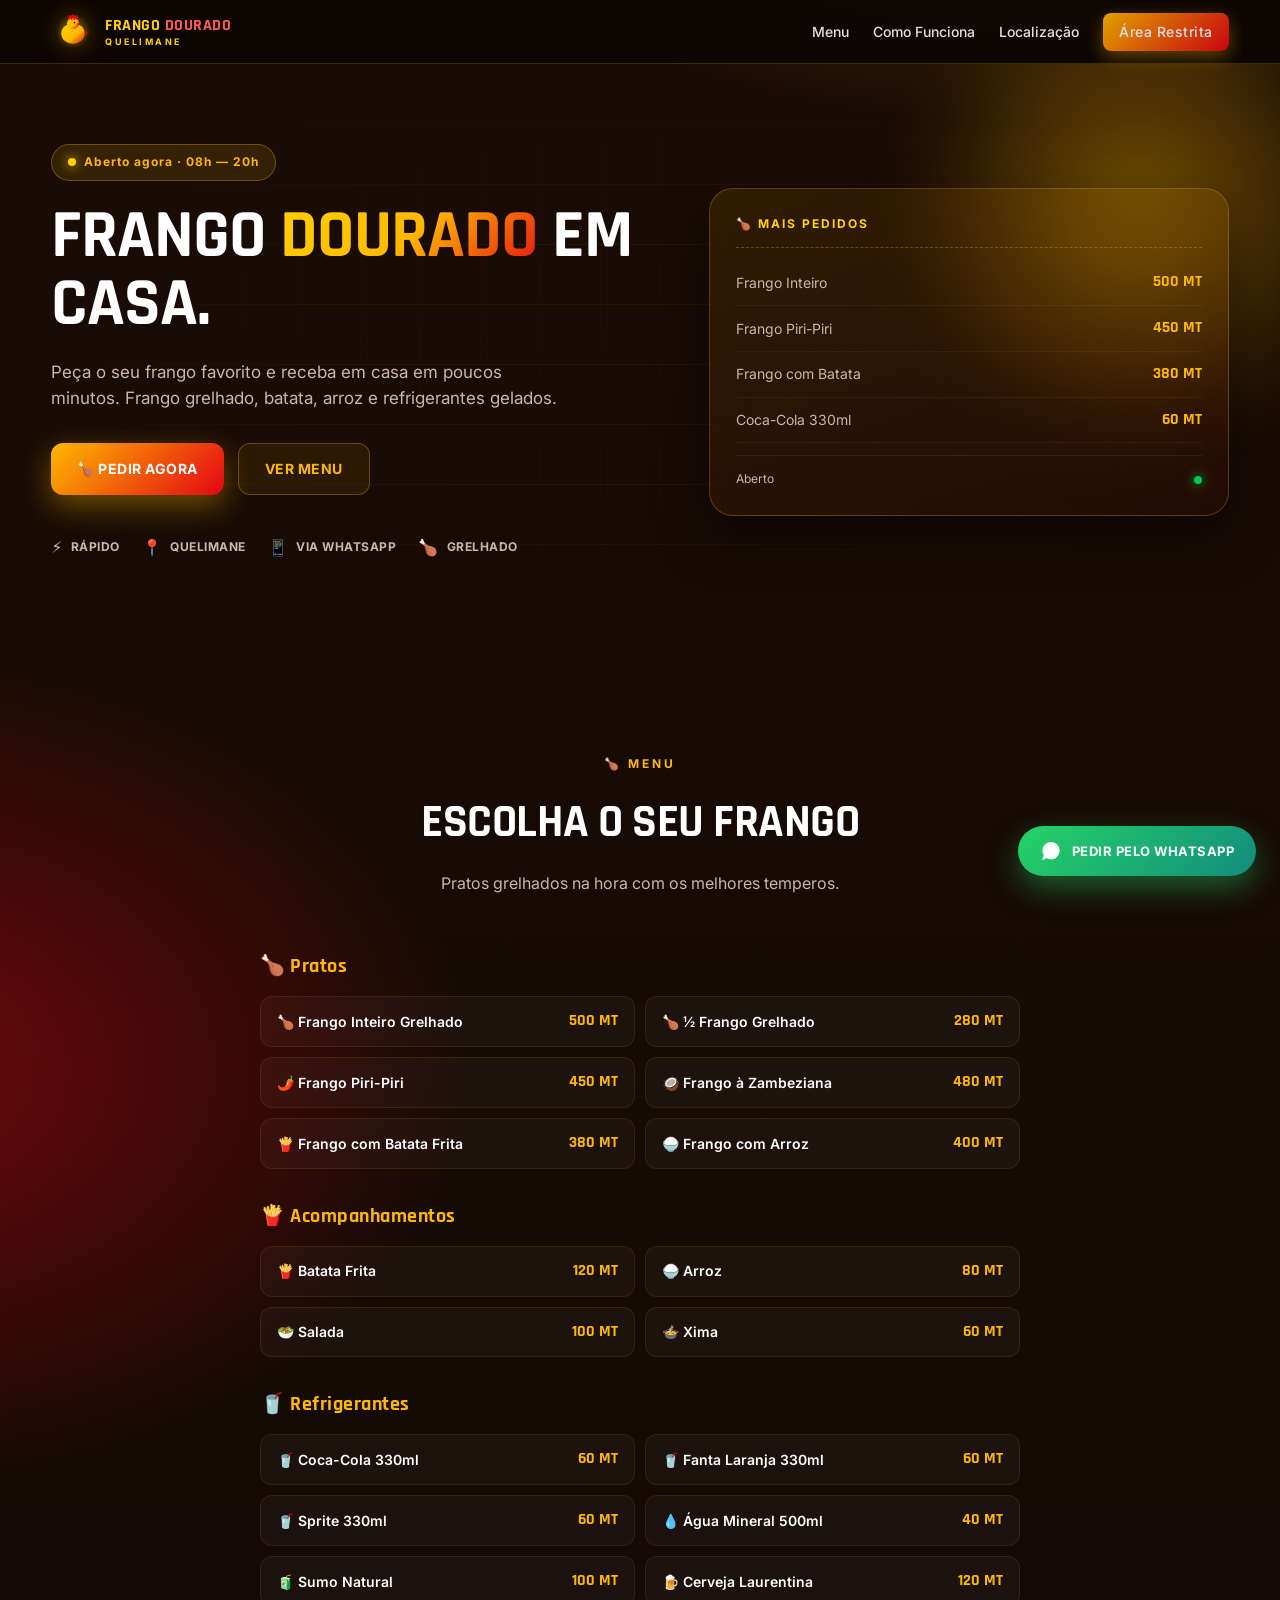
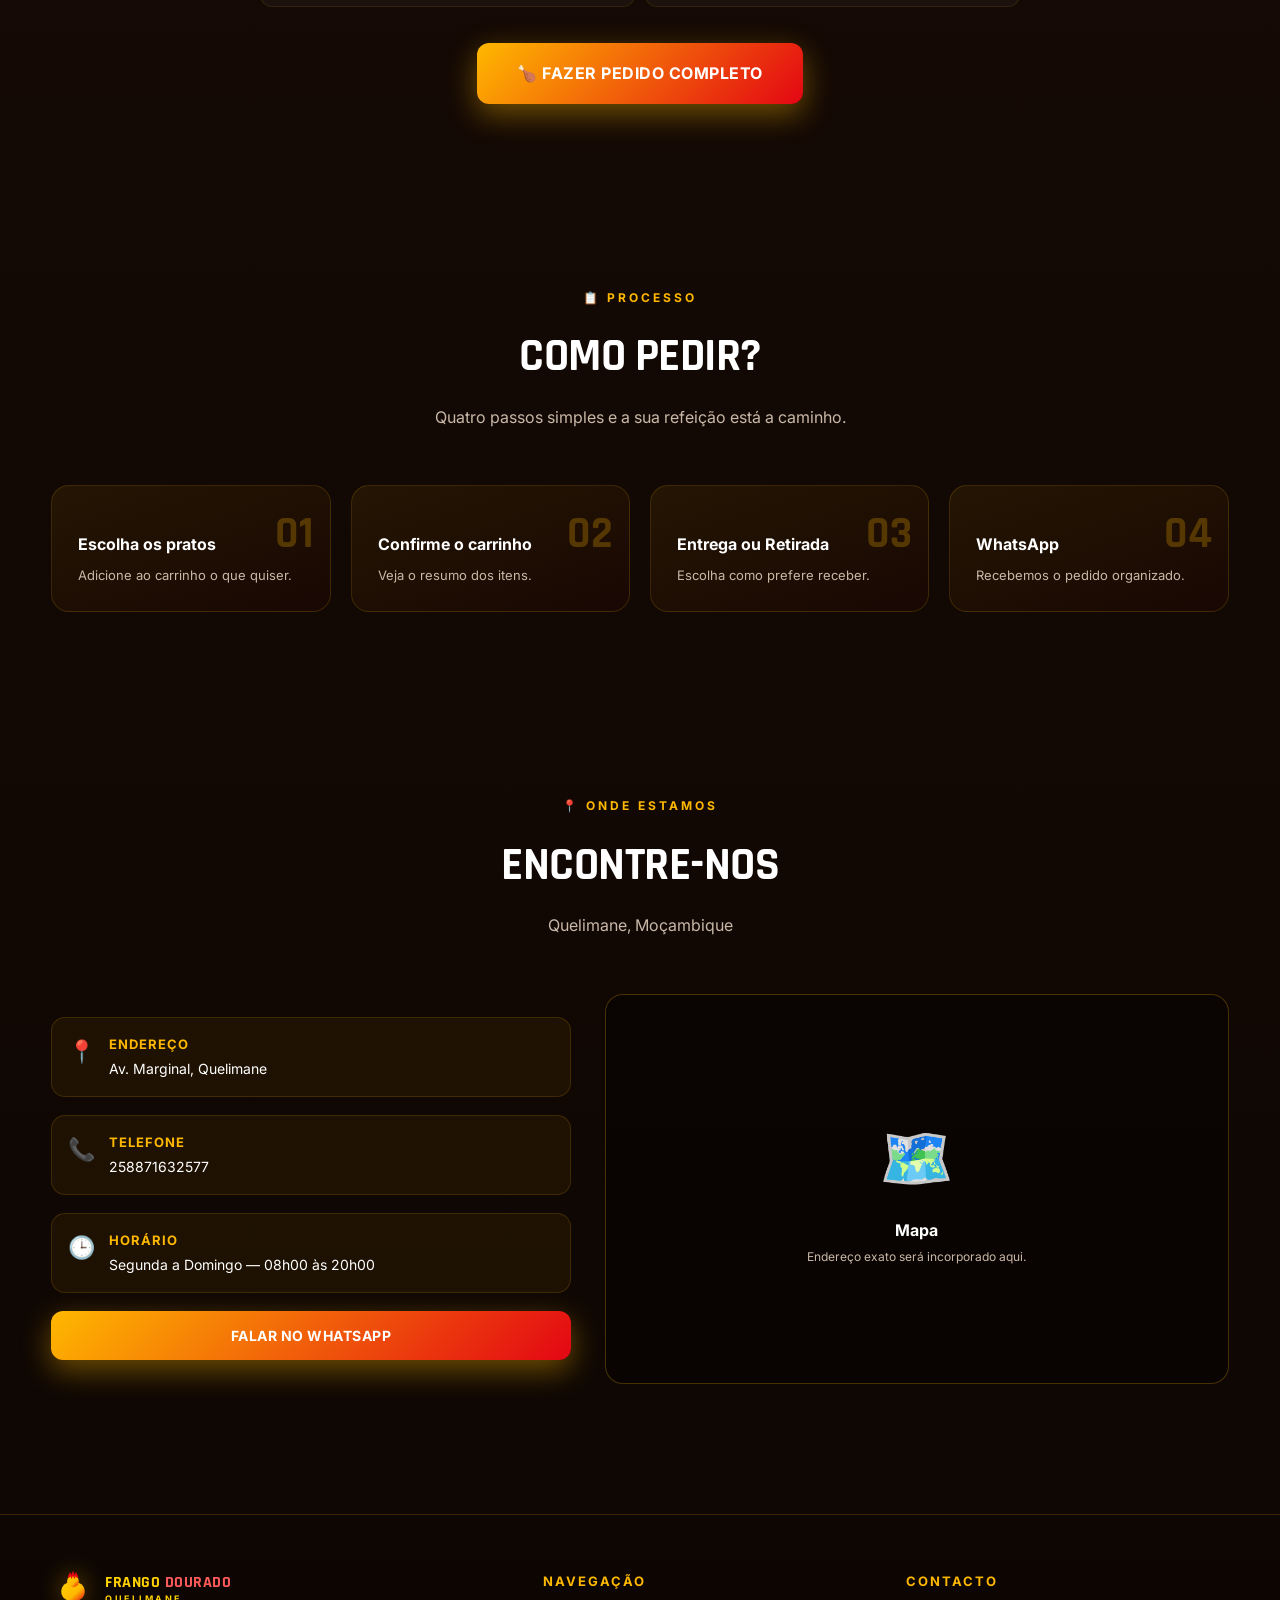
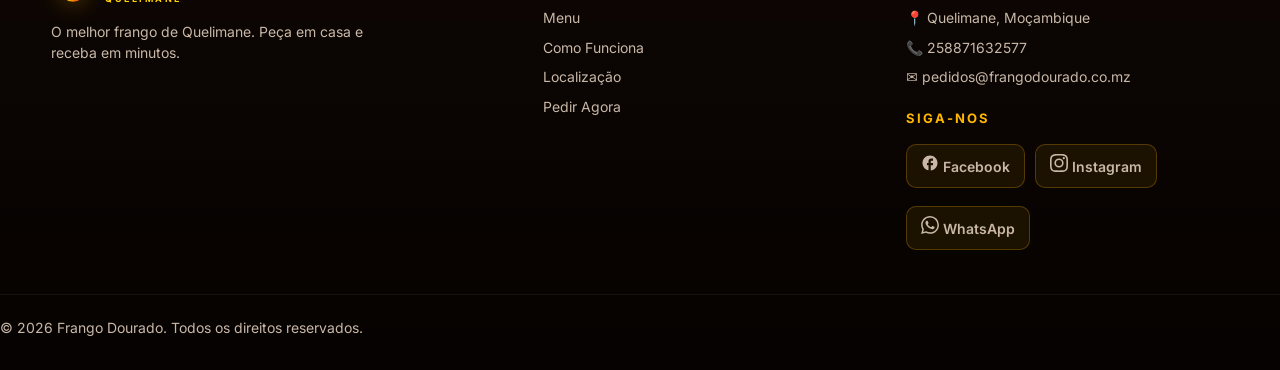
==== index.html @ d788ec0a "git add . git commit -m "Atualiza projeto" git push" ====
<!DOCTYPE html>
<html lang="pt">
<head>
<meta charset="UTF-8"/>
<meta name="viewport" content="width=device-width, initial-scale=1.0, maximum-scale=1.0, user-scalable=no, viewport-fit=cover"/>
<title>Frango Dourado — O melhor frango de Quelimane</title>
<meta name="description" content="Peça o seu frango dourado em Quelimane de forma rápida, simples e segura." />
<link rel="preconnect" href="https://fonts.googleapis.com">
<link rel="preconnect" href="https://fonts.gstatic.com" crossorigin>
<link href="https://fonts.googleapis.com/css2?family=Inter:wght@400;500;600;700;800&family=Rajdhani:wght@600;700&display=swap" rel="stylesheet">
<link rel="stylesheet" href="css/style.css"/>
</head>
<body>

<!-- ============ NAVBAR ============ -->
<header class="navbar" id="navbar">
  <div class="container nav-inner">
    <a href="#" class="brand">
      <div class="brand-logo">
        <svg viewBox="0 0 60 50" xmlns="http://www.w3.org/2000/svg">
          <defs>
            <linearGradient id="frangoGrad" x1="0" y1="0" x2="1" y2="1">
              <stop offset="0%" stop-color="#FFD200"/>
              <stop offset="60%" stop-color="#FFB800"/>
              <stop offset="100%" stop-color="#E30613"/>
            </linearGradient>
            <radialGradient id="frangoGlow" cx="50%" cy="50%" r="50%">
              <stop offset="0%" stop-color="#FFB800" stop-opacity=".5"/>
              <stop offset="100%" stop-color="#FFB800" stop-opacity="0"/>
            </radialGradient>
          </defs>
          <circle cx="30" cy="25" r="24" fill="url(#frangoGlow)"/>
          <!-- Corpo do frango estilizado -->
          <ellipse cx="30" cy="28" rx="16" ry="14" fill="url(#frangoGrad)"/>
          <!-- Cabeça -->
          <circle cx="30" cy="14" r="8" fill="url(#frangoGrad)"/>
          <!-- Crista -->
          <path d="M24 8 L26 4 L28 8 L30 3 L32 8 L34 4 L36 8" stroke="#E30613" stroke-width="2.5" fill="none" stroke-linecap="round" stroke-linejoin="round"/>
          <!-- Bico -->
          <path d="M36 14 L42 15 L36 17 Z" fill="#E30613"/>
          <!-- Olho -->
          <circle cx="32" cy="13" r="1.2" fill="#2A1408"/>
          <!-- Cauda -->
          <path d="M44 22 Q50 26 46 32 Q52 30 48 24 Z" fill="#E30613"/>
        </svg>
      </div>
      <div class="brand-text">
        <strong><span class="dourado">FRANGO</span> <span class="vermelho">DOURADO</span></strong>
        <small>QUELIMANE</small>
      </div>
    </a>

    <nav class="nav-links" id="navLinks">
      <a href="#menu">Menu</a>
      <a href="#como-funciona">Como Funciona</a>
      <a href="#localizacao">Localização</a>
      <a href="login.html" class="btn-admin">Área Restrita</a>
    </nav>

    <button class="hamburger" id="hamburger" aria-label="Menu">
      <span></span><span></span><span></span>
    </button>
  </div>
</header>

<div class="nav-overlay"></div>

<!-- ============ HERO ============ -->
<section class="hero">
  <div class="hero-bg-grid"></div>
  <div class="hero-glow"></div>
  <div class="container hero-inner">
    <div class="hero-content fade-up">
      <span class="pill"><span class="dot"></span> Aberto agora · 08h — 20h</span>
      <h1>FRANGO <span class="grad">DOURADO</span> EM CASA.</h1>
      <p class="lead">
        Peça o seu frango favorito e receba em casa em poucos minutos.
        Frango grelhado, batata, arroz e refrigerantes gelados.
      </p>

      <div class="hero-cta">
        <a href="pedido.html" class="btn btn-primary">🍗 PEDIR AGORA</a>
        <a href="#menu" class="btn btn-ghost">VER MENU</a>
      </div>

      <div class="hero-stats">
        <div class="stat"><span>⚡</span><b>RÁPIDO</b></div>
        <div class="stat"><span>📍</span><b>QUELIMANE</b></div>
        <div class="stat"><span>📱</span><b>VIA WHATSAPP</b></div>
        <div class="stat"><span>🍗</span><b>GRELHADO</b></div>
      </div>
    </div>

    <div class="hero-visual fade-up">
      <div class="price-card">
        <div class="price-card-head">
          <span>🍗 MAIS PEDIDOS</span>
        </div>
        <div class="price-row"><span>Frango Inteiro</span><b>500 MT</b></div>
        <div class="price-row"><span>Frango Piri-Piri</span><b>450 MT</b></div>
        <div class="price-row"><span>Frango com Batata</span><b>380 MT</b></div>
        <div class="price-row"><span>Coca-Cola 330ml</span><b>60 MT</b></div>
        <div class="price-card-foot">
          <span>Aberto</span>
          <span class="live-dot"></span>
        </div>
      </div>
    </div>
  </div>
</section>

<!-- ============ MENU PREVIEW ============ -->
<section class="section" id="menu">
  <div class="container">
    <div class="section-head">
      <span class="kicker">🍗 MENU</span>
      <h2>ESCOLHA O SEU FRANGO</h2>
      <p>Pratos grelhados na hora com os melhores temperos.</p>
    </div>

    <div class="menu-categories">
      <div class="menu-cat">
        <h3>🍗 Pratos</h3>
        <div class="menu-items-list" id="catPratos"></div>
      </div>
      <div class="menu-cat">
        <h3>🍟 Acompanhamentos</h3>
        <div class="menu-items-list" id="catAcompanhamentos"></div>
      </div>
      <div class="menu-cat">
        <h3>🥤 Refrigerantes</h3>
        <div class="menu-items-list" id="catRefrigerantes"></div>
      </div>
    </div>

    <div style="text-align:center;margin-top:36px">
      <a href="pedido.html" class="btn btn-primary btn-grande">🍗 FAZER PEDIDO COMPLETO</a>
    </div>
  </div>
</section>

<!-- ============ COMO FUNCIONA ============ -->
<section class="section how" id="como-funciona">
  <div class="container">
    <div class="section-head">
      <span class="kicker">📋 PROCESSO</span>
      <h2>COMO PEDIR?</h2>
      <p>Quatro passos simples e a sua refeição está a caminho.</p>
    </div>

    <div class="steps-grid">
      <div class="step-card fade-up"><span class="num">01</span><b>Escolha os pratos</b><p>Adicione ao carrinho o que quiser.</p></div>
      <div class="step-card fade-up"><span class="num">02</span><b>Confirme o carrinho</b><p>Veja o resumo dos itens.</p></div>
      <div class="step-card fade-up"><span class="num">03</span><b>Entrega ou Retirada</b><p>Escolha como prefere receber.</p></div>
      <div class="step-card fade-up"><span class="num">04</span><b>WhatsApp</b><p>Recebemos o pedido organizado.</p></div>
    </div>
  </div>
</section>

<!-- ============ LOCALIZAÇÃO ============ -->
<section class="section location" id="localizacao">
  <div class="container">
    <div class="section-head">
      <span class="kicker">📍 ONDE ESTAMOS</span>
      <h2>ENCONTRE-NOS</h2>
      <p>Quelimane, Moçambique</p>
    </div>

    <div class="location-grid">
      <div class="loc-info">
        <div class="loc-item"><span>📍</span><div><b>Endereço</b><p id="locEndereco">Av. Marginal, Quelimane</p></div></div>
        <div class="loc-item"><span>📞</span><div><b>Telefone</b><p id="locTelefone">258871632577</p></div></div>
        <div class="loc-item"><span>🕒</span><div><b>Horário</b><p id="locHorario">Todos os dias — 08h às 20h</p></div></div>
        <a href="#" id="locWhatsApp" class="btn btn-primary">FALAR NO WHATSAPP</a>
      </div>
      <div class="loc-map">
        <div class="map-placeholder">
          <span>🗺️</span>
          <p>Mapa</p>
          <small>Endereço exato será incorporado aqui.</small>
        </div>
      </div>
    </div>
  </div>
</section>

<!-- ============ FOOTER ============ -->
<footer class="footer">
  <div class="container footer-inner">
    <div>
      <div class="brand">
        <div class="brand-logo" style="width:44px;height:36px">
          <svg viewBox="0 0 60 50">
            <ellipse cx="30" cy="28" rx="16" ry="14" fill="url(#frangoGrad)"/>
            <circle cx="30" cy="14" r="8" fill="url(#frangoGrad)"/>
            <path d="M24 8 L26 4 L28 8 L30 3 L32 8 L34 4 L36 8" stroke="#E30613" stroke-width="2.5" fill="none" stroke-linecap="round"/>
          </svg>
        </div>
        <div class="brand-text">
          <strong><span class="dourado">FRANGO</span> <span class="vermelho">DOURADO</span></strong>
          <small>QUELIMANE</small>
        </div>
      </div>
      <p class="footer-desc">O melhor frango de Quelimane. Peça em casa e receba em minutos.</p>
    </div>

    <div>
      <h4>Navegação</h4>
      <a href="#menu">Menu</a>
      <a href="#como-funciona">Como Funciona</a>
      <a href="#localizacao">Localização</a>
      <a href="pedido.html">Pedir Agora</a>
    </div>

    <div>
      <h4>Contacto</h4>
      <p>📍 Quelimane, Moçambique</p>
      <p>📞 258871632577</p>
      <p>✉️ pedidos@frangodourado.co.mz</p>

      <h4 style="margin-top:20px">Siga-nos</h4>
      <div class="social-links">
        <a href="#" class="social-btn facebook" aria-label="Facebook">
          <svg viewBox="0 0 24 24" fill="currentColor"><path d="M22 12c0-5.52-4.48-10-10-10S2 6.48 2 12c0 4.84 3.44 8.87 8 9.8V15H8v-3h2V9.5C10 7.57 11.57 6 13.5 6H16v3h-2c-.55 0-1 .45-1 1v2h3v3h-3v6.95c5.05-.5 9-4.76 9-9.95z"/></svg>
          <span>Facebook</span>
        </a>
        <a href="#" class="social-btn instagram" aria-label="Instagram">
          <svg viewBox="0 0 24 24" fill="currentColor"><path d="M12 2.163c3.204 0 3.584.012 4.85.07 3.252.148 4.771 1.691 4.919 4.919.058 1.265.069 1.645.069 4.849 0 3.205-.012 3.584-.069 4.849-.149 3.225-1.664 4.771-4.919 4.919-1.266.058-1.644.07-4.85.07-3.204 0-3.584-.012-4.849-.07-3.26-.149-4.771-1.699-4.919-4.92-.058-1.265-.07-1.644-.07-4.849 0-3.204.013-3.583.07-4.849.149-3.227 1.664-4.771 4.919-4.919 1.266-.057 1.645-.069 4.849-.069zM12 0C8.741 0 8.333.014 7.053.072 2.695.272.273 2.69.073 7.052.014 8.333 0 8.741 0 12c0 3.259.014 3.668.072 4.948.2 4.358 2.618 6.78 6.98 6.98C8.333 23.986 8.741 24 12 24c3.259 0 3.668-.014 4.948-.072 4.354-.2 6.782-2.618 6.979-6.98.059-1.28.073-1.689.073-4.948 0-3.259-.014-3.667-.072-4.947-.196-4.354-2.617-6.78-6.979-6.98C15.668.014 15.259 0 12 0zm0 5.838a6.162 6.162 0 100 12.324 6.162 6.162 0 000-12.324zM12 16a4 4 0 110-8 4 4 0 010 8zm6.406-11.845a1.44 1.44 0 100 2.881 1.44 1.44 0 000-2.881z"/></svg>
          <span>Instagram</span>
        </a>
        <a href="#" class="social-btn whatsapp" aria-label="WhatsApp">
          <svg viewBox="0 0 24 24" fill="currentColor"><path d="M17.472 14.382c-.297-.149-1.758-.867-2.03-.967-.273-.099-.471-.148-.67.15-.197.297-.767.966-.94 1.164-.173.199-.347.223-.644.075-.297-.15-1.255-.463-2.39-1.475-.883-.788-1.48-1.761-1.653-2.059-.173-.297-.018-.458.13-.606.134-.133.298-.347.446-.52.149-.174.198-.298.298-.497.099-.198.05-.371-.025-.52-.075-.149-.669-1.612-.916-2.207-.242-.579-.487-.5-.669-.51a12.8 12.8 0 00-.57-.01c-.198 0-.52.074-.792.372-.272.297-1.04 1.016-1.04 2.479 0 1.462 1.065 2.875 1.213 3.074.149.198 2.096 3.2 5.077 4.487.709.306 1.262.489 1.694.625.712.227 1.36.195 1.871.118.571-.085 1.758-.719 2.006-1.413.248-.694.248-1.289.173-1.413-.074-.124-.272-.198-.57-.347m-5.421 7.403h-.004a9.87 9.87 0 01-5.031-1.378l-.361-.214-3.741.982.998-3.648-.235-.374a9.86 9.86 0 01-1.51-5.26c.001-5.45 4.436-9.884 9.888-9.884 2.64 0 5.122 1.03 6.988 2.898a9.825 9.825 0 012.893 6.994c-.003 5.45-4.437 9.884-9.885 9.884m8.413-18.297A11.815 11.815 0 0012.05 0C5.495 0 .16 5.335.157 11.892c0 2.096.547 4.142 1.588 5.945L.057 24l6.305-1.654a11.882 11.882 0 005.683 1.448h.005c6.554 0 11.89-5.335 11.893-11.893a11.821 11.821 0 00-3.48-8.413z"/></svg>
          <span>WhatsApp</span>
        </a>
      </div>
    </div>
  </div>
  <div class="footer-bottom">
    <p>© <span id="year"></span> Frango Dourado. Todos os direitos reservados.</p>
  </div>
</footer>

<!-- ============ WHATSAPP FLUTUANTE ============ -->
<a href="#" id="floatWhats" class="float-whats" aria-label="Pedir pelo WhatsApp">
  <svg viewBox="0 0 32 32" fill="#fff"><path d="M16 3C9 3 3.5 8.5 3.5 15.5c0 2.4.7 4.6 1.9 6.5L3 29l7.2-2.3c1.8 1 3.9 1.5 5.8 1.5 7 0 12.5-5.5 12.5-12.5S23 3 16 3z"/></svg>
  <span>PEDIR PELO WHATSAPP</span>
</a>

<script src="js/config.js"></script>
<script src="js/app.js"></script>
</body>
</html>
---- css/style.css ----
/* ============================================================
   FRANGO DOURADO — ESTILOS PRINCIPAIS
   Paleta: dourado + vermelho + marrom quente
   ============================================================ */

:root{
  --dourado:#FFB800;
  --dourado-2:#E0A000;
  --dourado-brilho:rgba(255,184,0,.4);
  --amarelo:#FFD200;
  --vermelho:#E30613;
  --vermelho-2:#B00410;
  --vermelho-brilho:rgba(227,6,19,.45);

  --escuro:#2A1408;
  --escuro-2:#1A0C05;
  --preto:#0D0603;

  --branco:#FFFFFF;
  --cinza:#C9B8A8;

  --card:rgba(255,255,255,.04);
  --card-brd:rgba(255,184,0,.15);

  --ok:#00C853;
  --off:#6B7280;

  --radius:18px;
  --shadow:0 20px 50px rgba(0,0,0,.5);
  --font:'Inter',system-ui,sans-serif;
  --display:'Rajdhani',var(--font);
}

*{box-sizing:border-box;margin:0;padding:0}
html{scroll-behavior:smooth}
body{
  font-family:var(--font);
  background:
    radial-gradient(1200px 800px at 80% -10%,var(--dourado-brilho),transparent 60%),
    radial-gradient(1000px 700px at -10% 30%,var(--vermelho-brilho),transparent 60%),
    linear-gradient(180deg,var(--escuro-2),var(--preto));
  color:var(--branco);
  line-height:1.55;
  overflow-x:hidden;
  min-height:100vh;
  padding-top:64px;
}
img{max-width:100%;display:block}
a{color:inherit;text-decoration:none}
button{font-family:inherit;cursor:pointer;border:none;background:none;color:inherit}
.container{width:min(1200px,92%);margin-inline:auto}

/* ============ NAVBAR ============ */
.navbar{
  position:fixed;top:0;left:0;right:0;z-index:1000;
  background:rgba(13,6,3,.92);
  backdrop-filter:blur(14px);
  border-bottom:1px solid rgba(255,184,0,.2);
  height:64px;
}
.nav-inner{display:flex;align-items:center;justify-content:space-between;padding:0;height:64px;gap:16px}
.brand{display:flex;align-items:center;gap:10px}
.brand-logo{width:44px;height:38px;filter:drop-shadow(0 0 12px var(--dourado-brilho))}
.brand-text{display:flex;flex-direction:column;line-height:1}
.brand-text strong{font-family:var(--display);font-size:16px;letter-spacing:.5px;font-weight:800}
.brand-text small{color:var(--amarelo);font-size:9px;letter-spacing:2.5px;font-weight:700;margin-top:3px}
.dourado{color:var(--amarelo)}
.vermelho{color:#FF5A5A}

.nav-links{display:flex;gap:24px;align-items:center}
.nav-links a{font-size:14px;font-weight:500;opacity:.88;transition:.2s;position:relative;white-space:nowrap}
.nav-links a::after{content:'';position:absolute;bottom:-4px;left:0;width:0;height:2px;background:linear-gradient(90deg,var(--dourado),var(--vermelho));transition:width .3s}
.nav-links a:hover{opacity:1;color:var(--dourado)}
.nav-links a:hover::after{width:100%}

.btn-admin{
  padding:8px 16px;
  background:linear-gradient(135deg,var(--dourado),var(--vermelho));
  border-radius:8px;font-weight:700;font-size:12px;letter-spacing:.5px;
  box-shadow:0 6px 18px var(--dourado-brilho);
  transition:.25s;
}
.btn-admin:hover{transform:translateY(-2px)}

.hamburger{display:none;flex-direction:column;justify-content:center;align-items:center;gap:5px;width:44px;height:44px;border-radius:10px;background:rgba(255,184,0,.12);border:1px solid rgba(255,184,0,.25)}
.hamburger span{display:block;width:22px;height:2px;background:#fff;border-radius:2px;transition:.3s}
.hamburger.active span:nth-child(1){transform:translateY(7px) rotate(45deg)}
.hamburger.active span:nth-child(2){opacity:0}
.hamburger.active span:nth-child(3){transform:translateY(-7px) rotate(-45deg)}

/* ============ BOTÕES ============ */
.btn{
  display:inline-flex;align-items:center;justify-content:center;gap:8px;
  padding:14px 26px;border-radius:12px;
  font-weight:700;font-size:14px;letter-spacing:.5px;
  transition:.25s;cursor:pointer;border:none;
}
.btn-primary{
  background:linear-gradient(135deg,var(--dourado),var(--vermelho));
  color:#fff;box-shadow:0 10px 30px var(--dourado-brilho);
}
.btn-primary:hover{transform:translateY(-2px);box-shadow:0 14px 36px var(--dourado-brilho)}
.btn-ghost{
  background:rgba(255,184,0,.08);border:1px solid rgba(255,184,0,.3);color:var(--dourado);
}
.btn-ghost:hover{background:rgba(255,184,0,.18)}
.btn-grande{padding:18px 40px;font-size:16px}

/* ============ HERO ============ */
.hero{position:relative;padding:80px 0 100px;overflow:hidden}
.hero-bg-grid{
  position:absolute;inset:0;
  background-image:
    linear-gradient(rgba(255,184,0,.06) 1px,transparent 1px),
    linear-gradient(90deg,rgba(227,6,19,.06) 1px,transparent 1px);
  background-size:60px 60px;
  mask-image:radial-gradient(ellipse at center,black 30%,transparent 75%);
  pointer-events:none;
}
.hero-glow{position:absolute;width:520px;height:520px;border-radius:50%;background:radial-gradient(circle,var(--dourado-brilho),transparent 65%);top:-120px;right:-120px;filter:blur(30px);animation:pulse 6s ease-in-out infinite}
@keyframes pulse{0%,100%{transform:scale(1);opacity:.7}50%{transform:scale(1.15);opacity:1}}

.hero-inner{display:grid;grid-template-columns:1.15fr 1fr;gap:60px;align-items:center;position:relative}
.pill{display:inline-flex;align-items:center;gap:8px;padding:8px 16px;background:rgba(255,184,0,.12);border:1px solid rgba(255,184,0,.3);border-radius:100px;font-size:12px;font-weight:700;letter-spacing:1px;color:var(--dourado);margin-bottom:22px}
.pill .dot{width:8px;height:8px;border-radius:50%;background:var(--amarelo);box-shadow:0 0 12px var(--amarelo);animation:blink 1.5s infinite}
@keyframes blink{50%{opacity:.4}}

.hero h1{font-family:var(--display);font-size:clamp(38px,6vw,68px);line-height:1;letter-spacing:-1px;font-weight:800;margin-bottom:20px}
.grad{background:linear-gradient(135deg,var(--amarelo),var(--dourado),var(--vermelho));-webkit-background-clip:text;background-clip:text;color:transparent}
.lead{font-size:17px;color:var(--cinza);max-width:520px;margin-bottom:32px}
.hero-cta{display:flex;gap:14px;flex-wrap:wrap;margin-bottom:40px}
.hero-stats{display:flex;gap:22px;flex-wrap:wrap}
.stat{display:flex;align-items:center;gap:8px;font-size:12px;color:var(--cinza);font-weight:600;letter-spacing:.5px}
.stat span{font-size:16px}

/* ============ PRICE CARD ============ */
.price-card{position:relative;border-radius:24px;padding:26px;background:linear-gradient(160deg,rgba(255,184,0,.1),rgba(227,6,19,.05));border:1px solid rgba(255,184,0,.25);backdrop-filter:blur(20px);box-shadow:var(--shadow)}
.price-card-head{display:flex;justify-content:space-between;align-items:center;padding-bottom:14px;margin-bottom:12px;border-bottom:1px dashed rgba(255,184,0,.3);color:var(--amarelo);font-size:12px;font-weight:700;letter-spacing:2px}
.price-row{display:flex;justify-content:space-between;align-items:center;padding:10px 0;border-bottom:1px solid rgba(255,255,255,.05);font-size:14px}
.price-row:last-of-type{border-bottom:none}
.price-row span{color:var(--cinza)}
.price-row b{font-family:var(--display);font-size:16px;color:var(--dourado)}
.price-card-foot{display:flex;justify-content:space-between;align-items:center;padding-top:14px;margin-top:12px;border-top:1px solid rgba(255,255,255,.08);font-size:12px;color:var(--cinza)}
.live-dot{width:8px;height:8px;border-radius:50%;background:var(--ok);box-shadow:0 0 12px var(--ok);animation:blink 1.5s infinite}

/* ============ SECTIONS ============ */
.section{padding:90px 0;position:relative}
.section-head{text-align:center;margin-bottom:56px}
.kicker{display:inline-block;font-size:12px;letter-spacing:3px;color:var(--dourado);font-weight:700;margin-bottom:14px}
.section-head h2{font-family:var(--display);font-size:clamp(28px,5vw,46px);letter-spacing:-.5px;margin-bottom:12px}
.section-head p{color:var(--cinza);max-width:600px;margin-inline:auto}

/* ============ MENU PREVIEW ============ */
.menu-categories{display:grid;grid-template-columns:1fr;gap:32px;max-width:760px;margin-inline:auto}
.menu-cat h3{font-family:var(--display);font-size:20px;color:var(--dourado);margin-bottom:14px;letter-spacing:.5px}
.menu-items-list{display:grid;grid-template-columns:repeat(auto-fit,minmax(260px,1fr));gap:10px}
.menu-item-mini{
  display:flex;justify-content:space-between;align-items:center;
  padding:12px 16px;border-radius:12px;
  background:rgba(255,255,255,.035);border:1px solid rgba(255,184,0,.1);
}
.menu-item-mini b{font-size:14px;font-weight:600}
.menu-item-mini span{font-family:var(--display);font-size:16px;color:var(--dourado);font-weight:700}

/* ============ COMO FUNCIONA ============ */
.steps-grid{display:grid;grid-template-columns:repeat(auto-fit,minmax(200px,1fr));gap:20px}
.step-card{padding:26px;border-radius:var(--radius);background:linear-gradient(160deg,rgba(255,184,0,.08),rgba(227,6,19,.03));border:1px solid var(--card-brd);transition:.3s;position:relative;overflow:hidden}
.step-card:hover{transform:translateY(-4px);border-color:rgba(255,184,0,.5)}
.step-card .num{position:absolute;top:14px;right:16px;font-family:var(--display);font-size:44px;font-weight:700;color:rgba(255,184,0,.25)}
.step-card b{display:block;font-size:16px;margin-bottom:8px;margin-top:20px}
.step-card p{font-size:13px;color:var(--cinza)}

/* ============ LOCALIZAÇÃO ============ */
.location-grid{display:grid;grid-template-columns:1fr 1.2fr;gap:34px;align-items:center}
.loc-info{display:flex;flex-direction:column;gap:18px}
.loc-item{display:flex;gap:14px;align-items:flex-start;padding:16px;background:rgba(255,184,0,.06);border:1px solid rgba(255,184,0,.15);border-radius:14px}
.loc-item span{font-size:22px}
.loc-item b{display:block;font-size:13px;letter-spacing:1px;color:var(--dourado);text-transform:uppercase;margin-bottom:4px}
.loc-item p{color:#fff;font-size:14px}
.loc-map{aspect-ratio:16/10;border-radius:18px;overflow:hidden;border:1px solid rgba(255,184,0,.25);background:rgba(0,0,0,.4)}
.map-placeholder{width:100%;height:100%;display:flex;flex-direction:column;align-items:center;justify-content:center;color:var(--cinza);text-align:center;padding:30px}
.map-placeholder span{font-size:60px;margin-bottom:14px}
.map-placeholder p{font-weight:700;color:#fff;margin-bottom:6px}
.map-placeholder small{font-size:12px;max-width:280px}

/* ============ FOOTER ============ */
.footer{background:linear-gradient(180deg,rgba(13,6,3,.6),rgba(5,2,1,.95));border-top:1px solid rgba(255,184,0,.2);padding:56px 0 24px;margin-top:40px}
.footer-inner{display:grid;grid-template-columns:1.4fr 1fr 1fr;gap:40px;margin-bottom:36px}
.footer h4{font-size:13px;letter-spacing:2px;color:var(--dourado);margin-bottom:16px;text-transform:uppercase}
.footer a,.footer p{display:block;font-size:14px;color:var(--cinza);margin-bottom:8px;transition:.2s}
.footer a:hover{color:var(--dourado)}
.footer-desc{margin-top:14px;max-width:320px}
.footer-bottom{border-top:1px solid rgba(255,255,255,.06);padding-top:22px;display:flex;justify-content:space-between;flex-wrap:wrap;gap:10px;font-size:12px;color:var(--cinza)}

/* ============ REDES SOCIAIS ============ */
.social-links{display:flex;flex-wrap:wrap;gap:10px;margin-top:8px}
.social-btn{display:inline-flex;align-items:center;gap:8px;padding:9px 14px;border-radius:10px;background:rgba(255,184,0,.08);border:1px solid rgba(255,184,0,.25);color:var(--cinza);font-size:13px;font-weight:600;transition:.25s;text-decoration:none}
.social-btn svg{width:18px;height:18px;flex-shrink:0;transition:transform .25s}
.social-btn:hover{transform:translateY(-2px);color:#fff}
.social-btn.facebook:hover{background:linear-gradient(135deg,#1877F2,#0C5FCC);border-color:transparent}
.social-btn.instagram:hover{background:linear-gradient(135deg,#F58529,#DD2A7B,#8134AF,#515BD4);border-color:transparent}
.social-btn.whatsapp:hover{background:linear-gradient(135deg,#25D366,#128C7E);border-color:transparent}

/* ============ WHATSAPP FLUTUANTE ============ */
.float-whats{position:fixed;bottom:24px;right:24px;z-index:90;display:flex;align-items:center;gap:10px;padding:14px 22px;border-radius:100px;background:linear-gradient(135deg,#25D366,#128C7E);color:#fff;font-weight:700;font-size:13px;letter-spacing:.5px;box-shadow:0 12px 30px rgba(37,211,102,.4);transition:.3s}
.float-whats:hover{transform:translateY(-3px);box-shadow:0 16px 40px rgba(37,211,102,.55)}
.float-whats svg{width:22px;height:22px}

/* ============ ANIMAÇÕES ============ */
.fade-up{opacity:0;transform:translateY(30px);transition:opacity .7s ease,transform .7s ease}
.fade-up.visible{opacity:1;transform:translateY(0)}

/* ============ OVERLAY MOBILE ============ */
.nav-overlay{display:none;position:fixed;inset:0;background:rgba(0,0,0,.65);z-index:998;opacity:0;transition:opacity .3s}
.nav-overlay.active{display:block;opacity:1}

/* ============ RESPONSIVO ============ */
@media (max-width:900px){
  .hero-inner{grid-template-columns:1fr;gap:40px}
  .location-grid{grid-template-columns:1fr}
  .footer-inner{grid-template-columns:1fr 1fr}
  .hamburger{display:flex}
  .nav-links{position:fixed;top:0;right:-100%;width:min(300px,80vw);height:100vh;flex-direction:column;justify-content:flex-start;align-items:stretch;gap:0;padding:80px 22px 30px;background:linear-gradient(180deg,#1A0C05,#0D0603);border-left:1px solid rgba(255,184,0,.3);box-shadow:-20px 0 60px rgba(0,0,0,.7);transition:right .3s cubic-bezier(.4,0,.2,1);overflow-y:auto;z-index:999;margin:0}
  .nav-links.open{right:0}
  .nav-links a{font-size:16px;font-weight:600;padding:16px 4px;width:100%;border-bottom:1px solid rgba(255,255,255,.07)}
  .btn-admin{margin-top:20px;text-align:center;padding:14px;font-size:14px}
}
@media (max-width:600px){
  .section{padding:60px 0}
  .footer-inner{grid-template-columns:1fr;gap:26px}
  .float-whats span{display:none}
  .float-whats{padding:14px;width:56px;height:56px;justify-content:center}
}
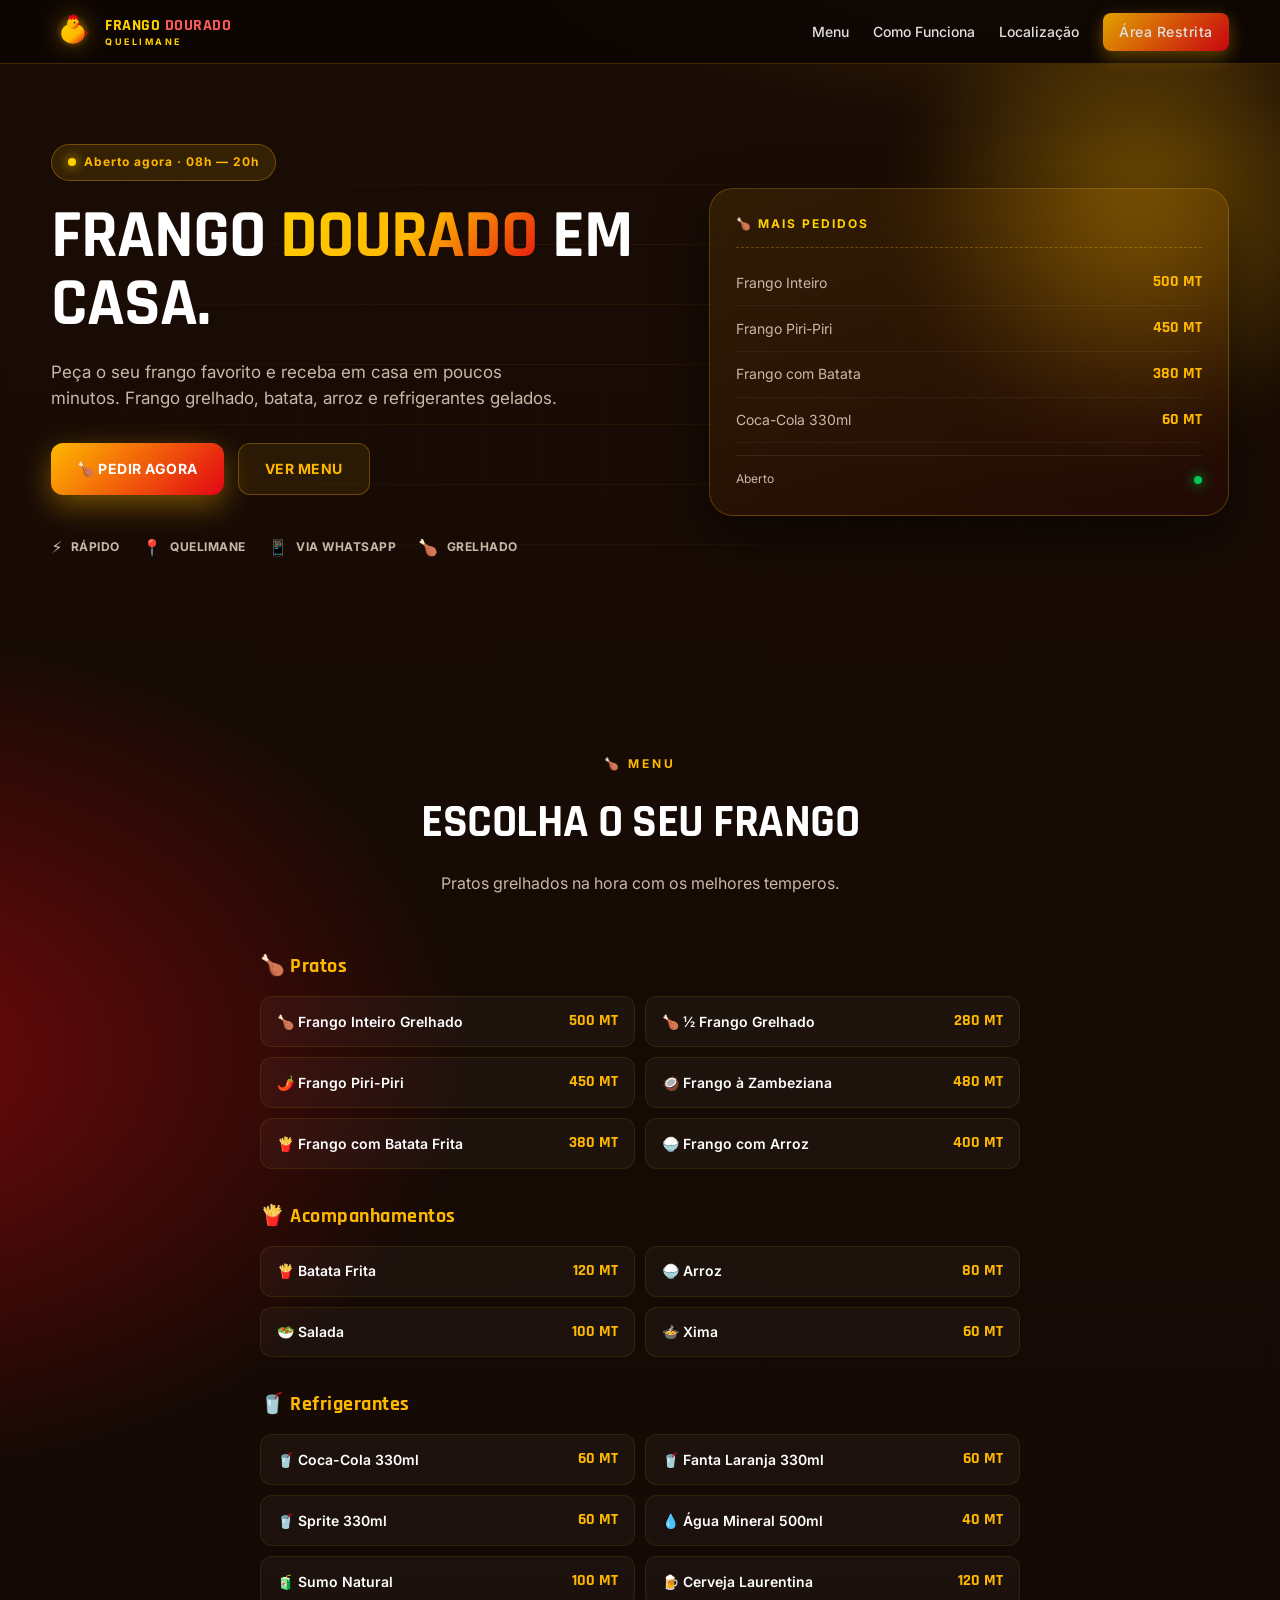
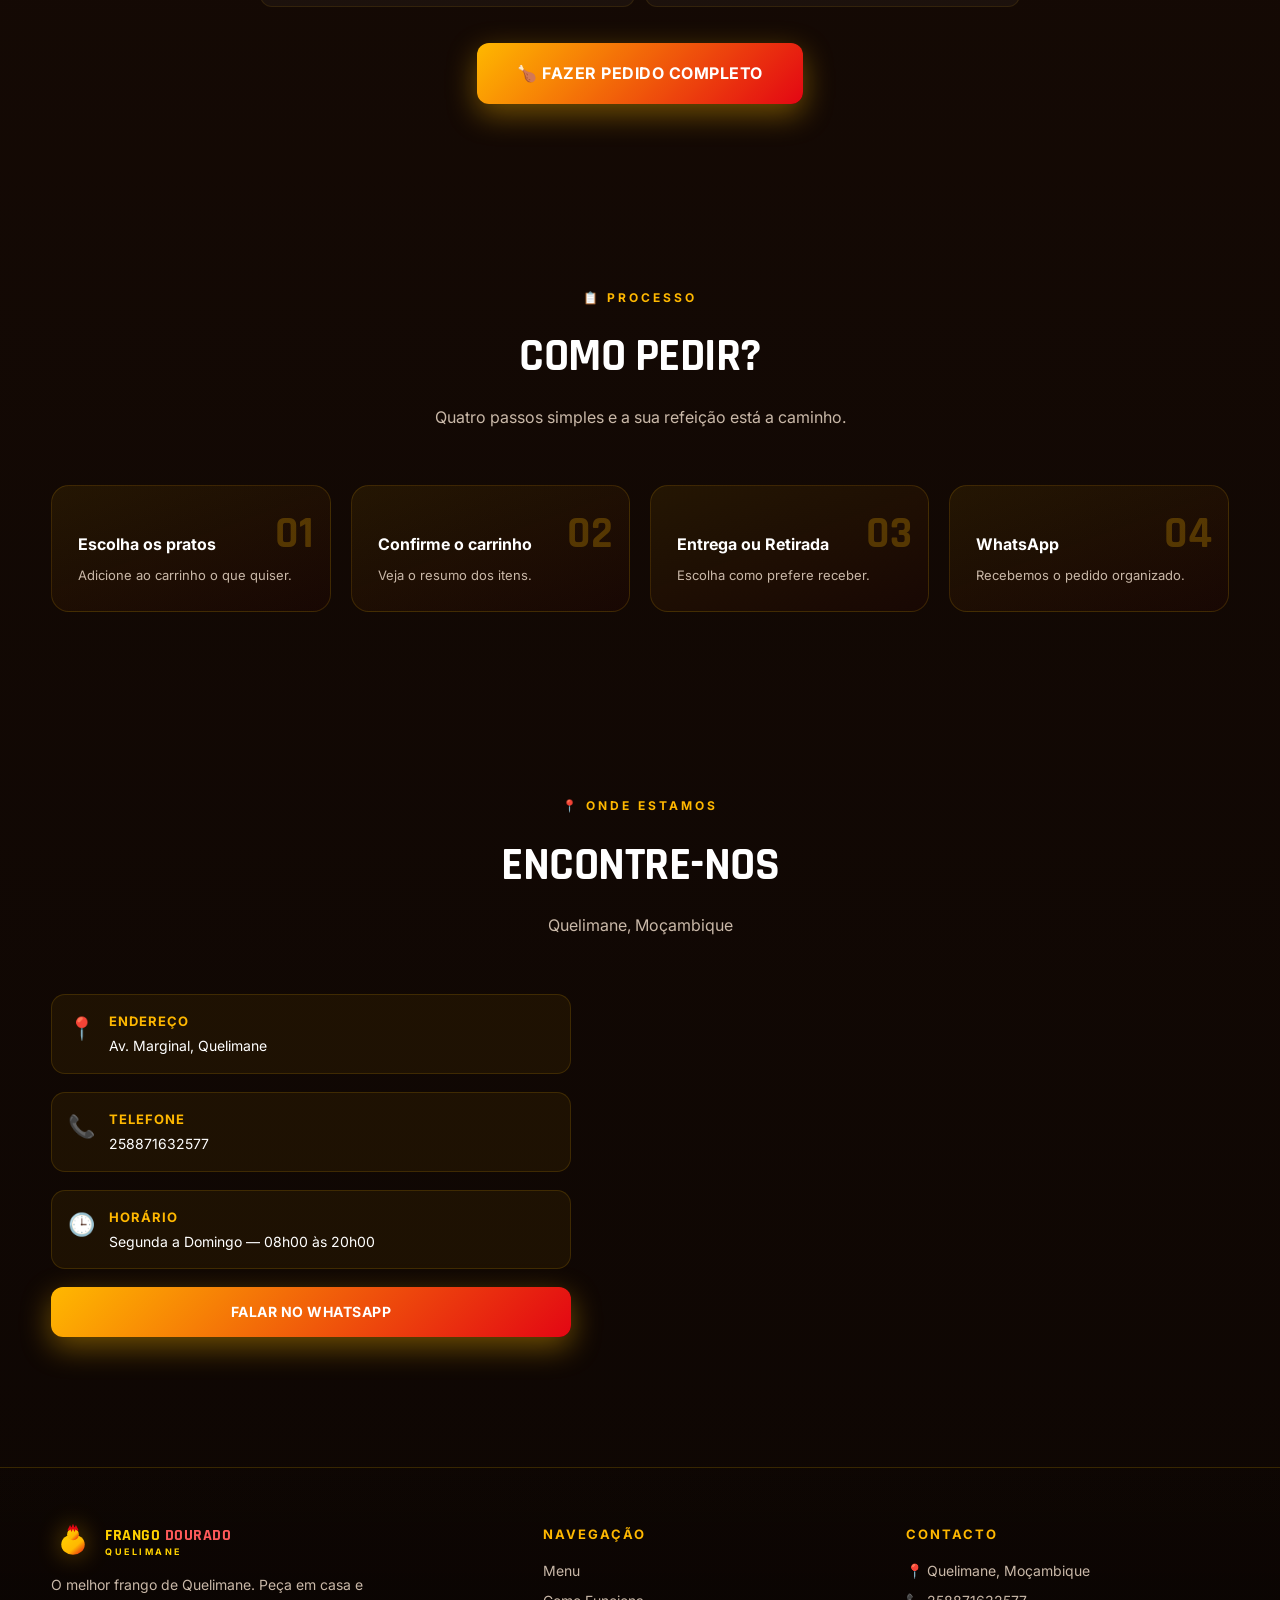
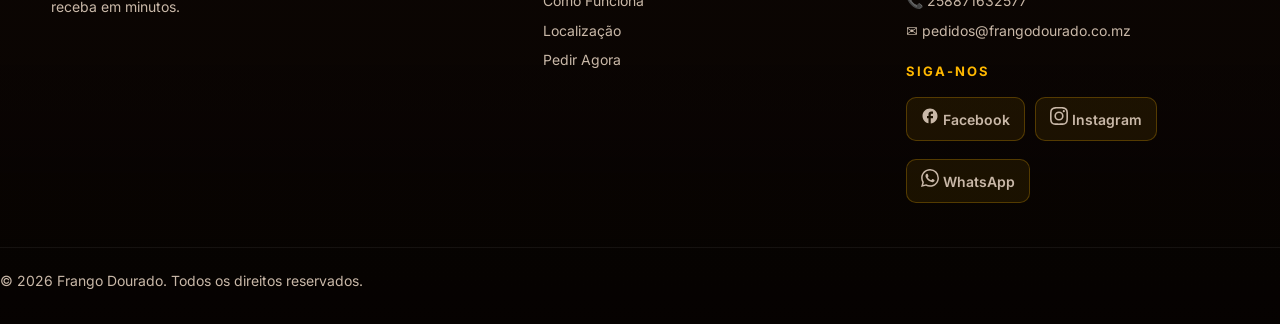
==== commit ea5fd333: "Atualizar o projeto" ====
--- a/index.html
+++ b/index.html
@@ -173,13 +173,6 @@
         <div class="loc-item"><span>🕒</span><div><b>Horário</b><p id="locHorario">Todos os dias — 08h às 20h</p></div></div>
         <a href="#" id="locWhatsApp" class="btn btn-primary">FALAR NO WHATSAPP</a>
       </div>
-      <div class="loc-map">
-        <div class="map-placeholder">
-          <span>🗺️</span>
-          <p>Mapa</p>
-          <small>Endereço exato será incorporado aqui.</small>
-        </div>
-      </div>
     </div>
   </div>
 </section>
@@ -240,11 +233,6 @@
   </div>
 </footer>
 
-<!-- ============ WHATSAPP FLUTUANTE ============ -->
-<a href="#" id="floatWhats" class="float-whats" aria-label="Pedir pelo WhatsApp">
-  <svg viewBox="0 0 32 32" fill="#fff"><path d="M16 3C9 3 3.5 8.5 3.5 15.5c0 2.4.7 4.6 1.9 6.5L3 29l7.2-2.3c1.8 1 3.9 1.5 5.8 1.5 7 0 12.5-5.5 12.5-12.5S23 3 16 3z"/></svg>
-  <span>PEDIR PELO WHATSAPP</span>
-</a>
 
 <script src="js/config.js"></script>
 <script src="js/app.js"></script>
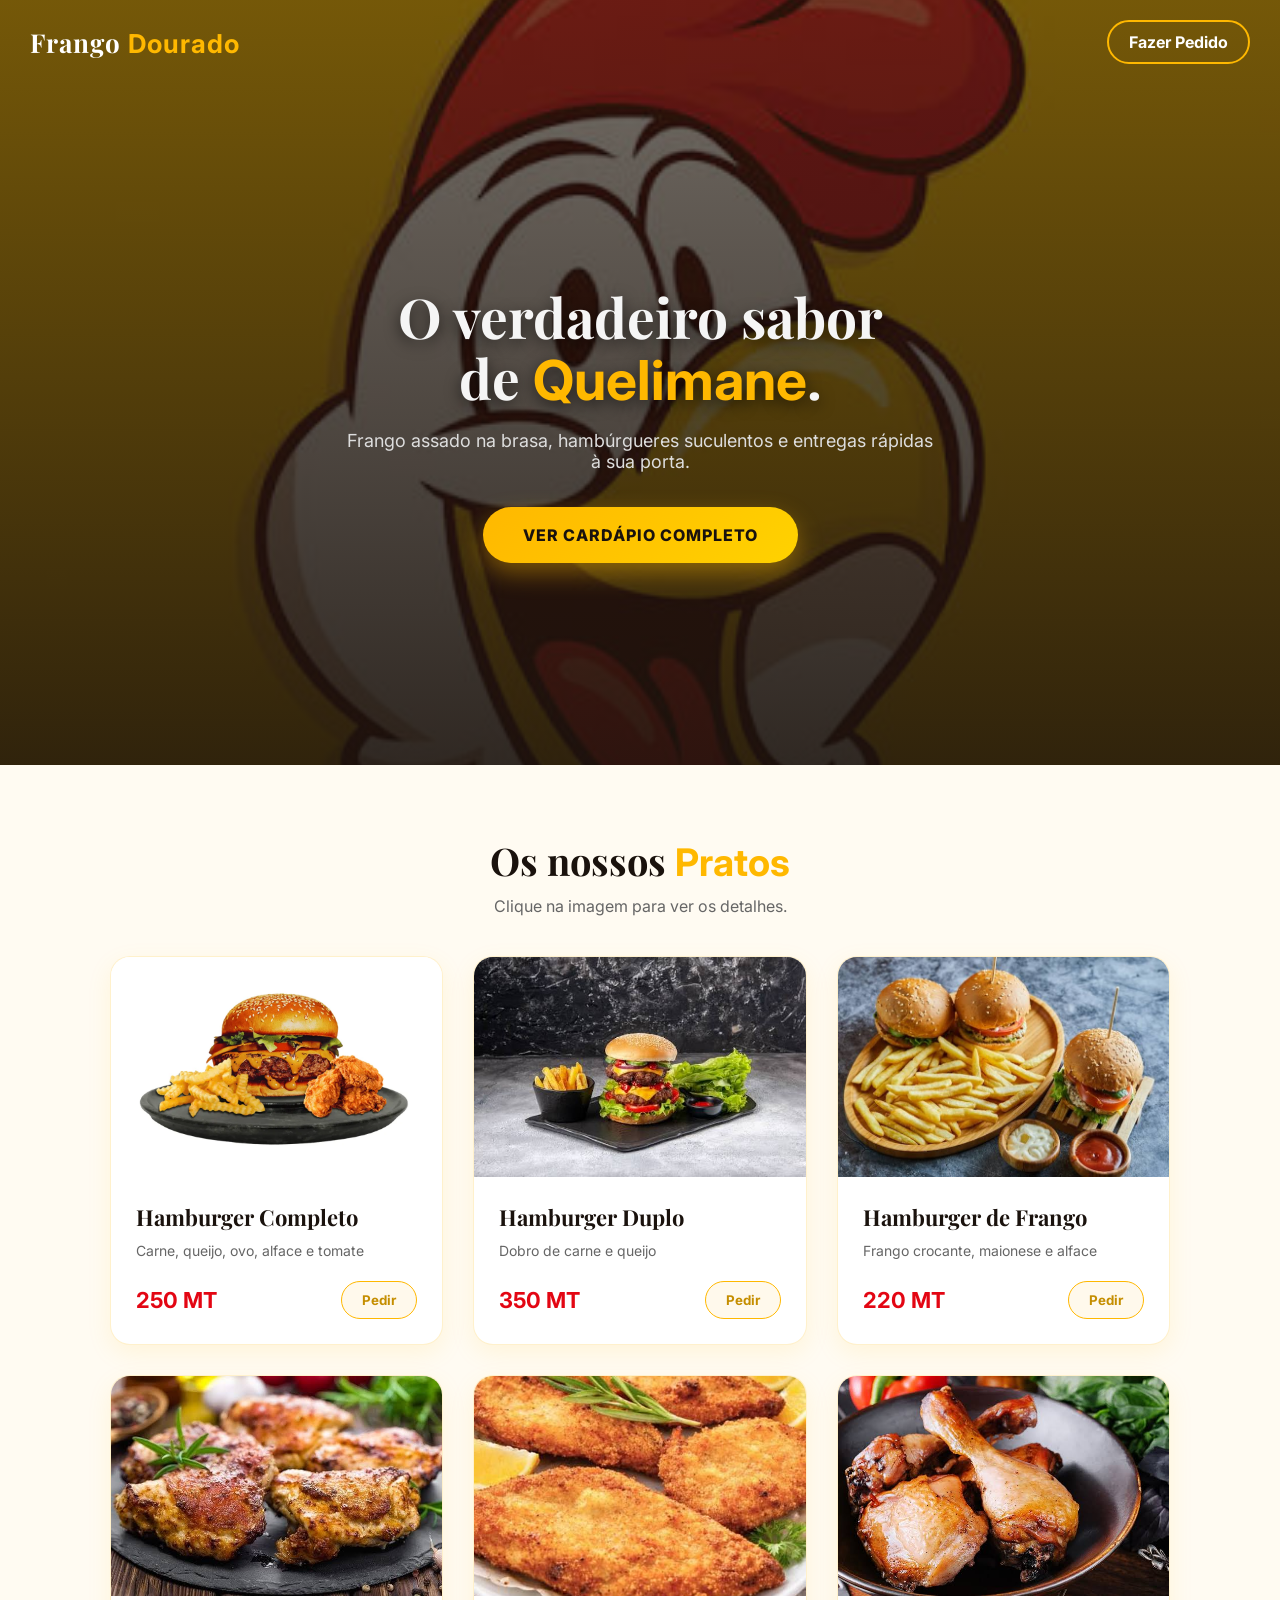
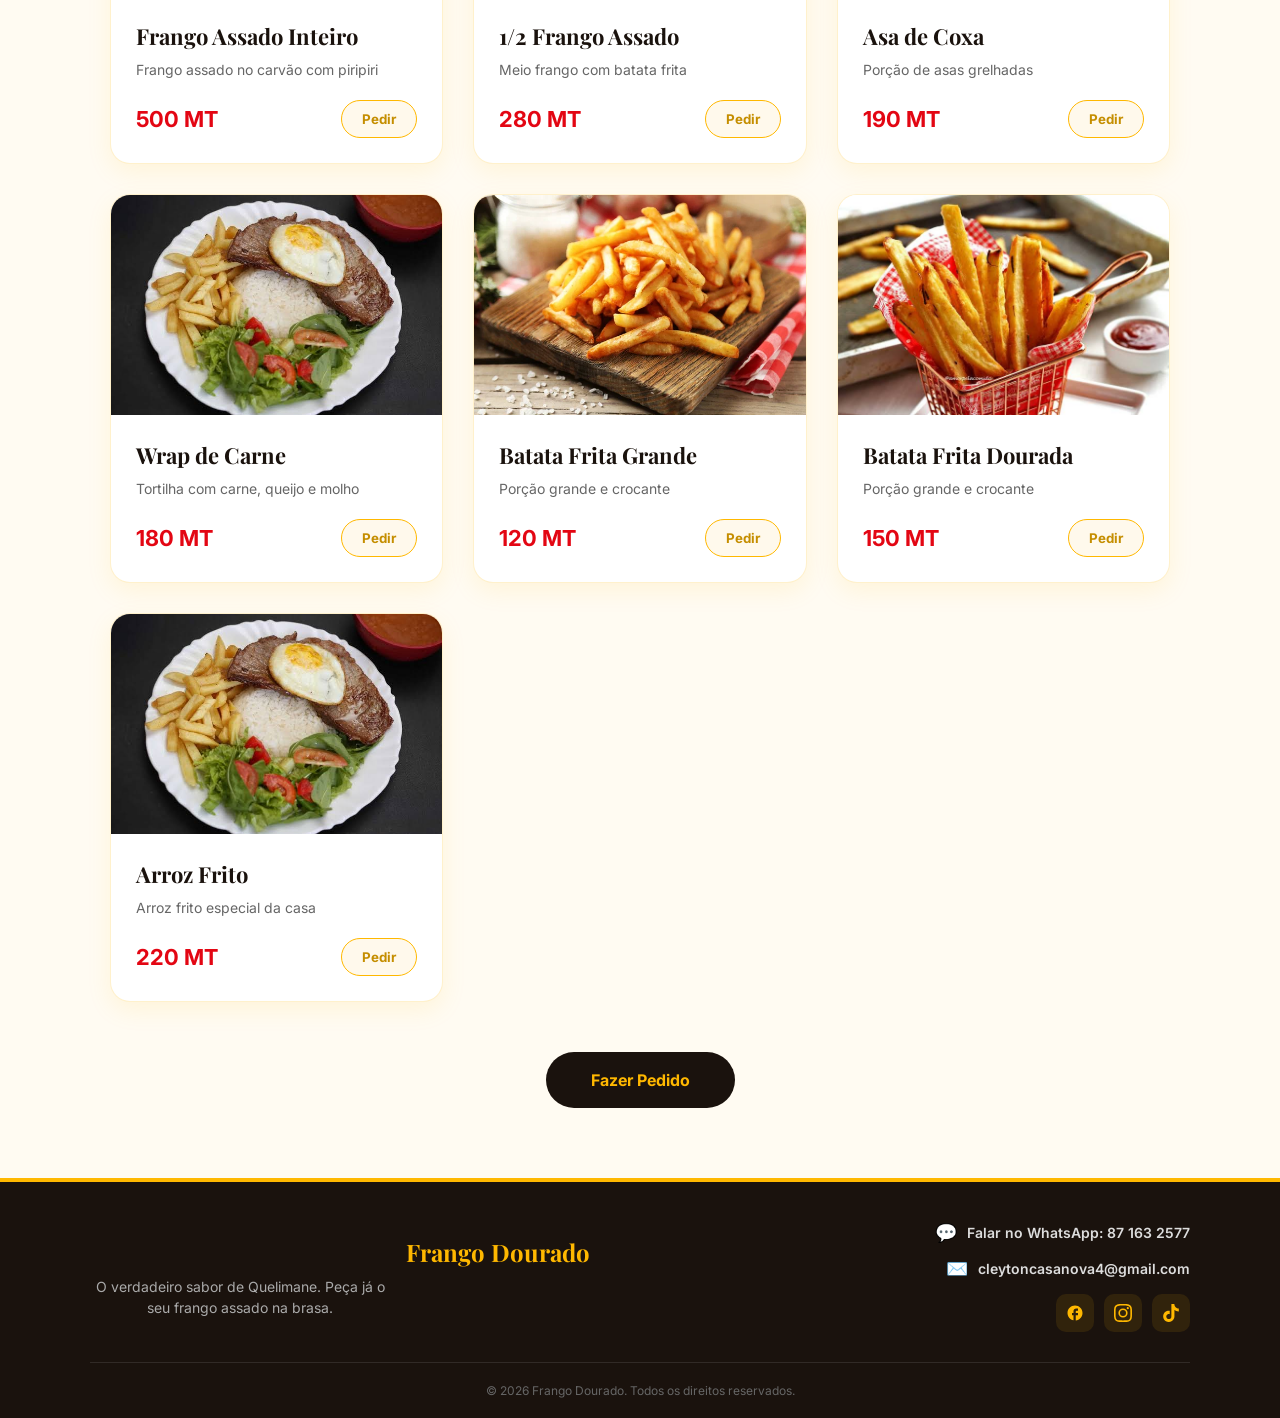
==== commit c081ef04: "git add . git commit -m "Atualiza sistemas: layout Frango Dourado e correções" git push" ====
--- a/index.html
+++ b/index.html
@@ -2,237 +2,98 @@
 <html lang="pt">
 <head>
 <meta charset="UTF-8"/>
-<meta name="viewport" content="width=device-width, initial-scale=1.0, maximum-scale=1.0, user-scalable=no, viewport-fit=cover"/>
-<title>Frango Dourado — O melhor frango de Quelimane</title>
-<meta name="description" content="Peça o seu frango dourado em Quelimane de forma rápida, simples e segura." />
-<link rel="preconnect" href="https://fonts.googleapis.com">
-<link rel="preconnect" href="https://fonts.gstatic.com" crossorigin>
-<link href="https://fonts.googleapis.com/css2?family=Inter:wght@400;500;600;700;800&family=Rajdhani:wght@600;700&display=swap" rel="stylesheet">
+<meta name="viewport" content="width=device-width, initial-scale=1.0"/>
+<title>Frango Dourado — O sabor que bate à porta</title>
 <link rel="stylesheet" href="css/style.css"/>
 </head>
 <body>
 
-<!-- ============ NAVBAR ============ -->
-<header class="navbar" id="navbar">
-  <div class="container nav-inner">
-    <a href="#" class="brand">
-      <div class="brand-logo">
-        <svg viewBox="0 0 60 50" xmlns="http://www.w3.org/2000/svg">
-          <defs>
-            <linearGradient id="frangoGrad" x1="0" y1="0" x2="1" y2="1">
-              <stop offset="0%" stop-color="#FFD200"/>
-              <stop offset="60%" stop-color="#FFB800"/>
-              <stop offset="100%" stop-color="#E30613"/>
-            </linearGradient>
-            <radialGradient id="frangoGlow" cx="50%" cy="50%" r="50%">
-              <stop offset="0%" stop-color="#FFB800" stop-opacity=".5"/>
-              <stop offset="100%" stop-color="#FFB800" stop-opacity="0"/>
-            </radialGradient>
-          </defs>
-          <circle cx="30" cy="25" r="24" fill="url(#frangoGlow)"/>
-          <!-- Corpo do frango estilizado -->
-          <ellipse cx="30" cy="28" rx="16" ry="14" fill="url(#frangoGrad)"/>
-          <!-- Cabeça -->
-          <circle cx="30" cy="14" r="8" fill="url(#frangoGrad)"/>
-          <!-- Crista -->
-          <path d="M24 8 L26 4 L28 8 L30 3 L32 8 L34 4 L36 8" stroke="#E30613" stroke-width="2.5" fill="none" stroke-linecap="round" stroke-linejoin="round"/>
-          <!-- Bico -->
-          <path d="M36 14 L42 15 L36 17 Z" fill="#E30613"/>
-          <!-- Olho -->
-          <circle cx="32" cy="13" r="1.2" fill="#2A1408"/>
-          <!-- Cauda -->
-          <path d="M44 22 Q50 26 46 32 Q52 30 48 24 Z" fill="#E30613"/>
-        </svg>
-      </div>
-      <div class="brand-text">
-        <strong><span class="dourado">FRANGO</span> <span class="vermelho">DOURADO</span></strong>
-        <small>QUELIMANE</small>
-      </div>
-    </a>
+<section class="hero">
+  <div class="hero-bg"></div> <!-- É esta linha que aplica a foto -->
+  <div class="hero-overlay"></div>
+  
+  <header class="navbar">
+    <div class="logo">
+  <h1>Frango <span style="color: #FFB800;">Dourado</span></h1>
+</div>
+    <a href="pedido.html" class="btn-nav">Fazer Pedido</a>
+  </header>
 
-    <nav class="nav-links" id="navLinks">
-      <a href="#menu">Menu</a>
-      <a href="#como-funciona">Como Funciona</a>
-      <a href="#localizacao">Localização</a>
-      <a href="login.html" class="btn-admin">Área Restrita</a>
-    </nav>
+  <div class="hero-content">
+    <h2>O verdadeiro sabor<br>de <span>Quelimane</span>.</h2>
+    <p>Frango assado na brasa, hambúrgueres suculentos e entregas rápidas à sua porta.</p>
+    <a href="pedido.html" class="btn-hero">Ver Cardápio Completo</a>
+  </div>
+</section>
 
-    <button class="hamburger" id="hamburger" aria-label="Menu">
-      <span></span><span></span><span></span>
-    </button>
+<section class="section-menu">
+  <div class="section-header">
+    <h2>Os nossos <span style="color: #FFB800;">Pratos</span></h2>
+    <p>Clique na imagem para ver os detalhes.</p>
   </div>
-</header>
 
-<div class="nav-overlay"></div>
+  <div class="menu-grid" id="menuDestaque"></div>
+  
+  <div class="center-btn">
+    <a href="pedido.html" class="btn-primary">Fazer Pedido </a>
+  </div>
+</section>
 
-<!-- ============ HERO ============ -->
-<section class="hero">
-  <div class="hero-bg-grid"></div>
-  <div class="hero-glow"></div>
-  <div class="container hero-inner">
-    <div class="hero-content fade-up">
-      <span class="pill"><span class="dot"></span> Aberto agora · 08h — 20h</span>
-      <h1>FRANGO <span class="grad">DOURADO</span> EM CASA.</h1>
-      <p class="lead">
-        Peça o seu frango favorito e receba em casa em poucos minutos.
-        Frango grelhado, batata, arroz e refrigerantes gelados.
-      </p>
+<div class="lightbox" id="lightbox">
+  <span class="lightbox-close" id="lightboxClose">&times;</span>
+  <img id="lightboxImg" src="" alt="Foto do prato">
+</div>
 
-      <div class="hero-cta">
-        <a href="pedido.html" class="btn btn-primary">🍗 PEDIR AGORA</a>
-        <a href="#menu" class="btn btn-ghost">VER MENU</a>
-      </div>
+<!-- ... (O teu código anterior do hero e menu) ... -->
 
-      <div class="hero-stats">
-        <div class="stat"><span>⚡</span><b>RÁPIDO</b></div>
-        <div class="stat"><span>📍</span><b>QUELIMANE</b></div>
-        <div class="stat"><span>📱</span><b>VIA WHATSAPP</b></div>
-        <div class="stat"><span>🍗</span><b>GRELHADO</b></div>
+<!-- RODAPÉ COMPACTO -->
+<footer class="footer-premium">
+  <div class="footer-content">
+    
+    <!-- Marca à Esquerda -->
+    <div class="footer-brand">
+      <h2>Frango Dourado</h2>
+      <p>O verdadeiro sabor de Quelimane. Peça já o seu frango assado na brasa.</p>
+    </div>
+
+    <!-- Contactos e Redes à Direita -->
+    <div class="footer-contact">
+      
+      <!-- Botão de Contacto Principal (WhatsApp) -->
+      <a href="https://wa.me/258871632577" target="_blank" class="contact-item">
+        <span class="icon">💬</span> Falar no WhatsApp: 87 163 2577
+      </a>
+      
+      <!-- Link do Email / Local -->
+      <a href="mailto:pedidos@frangodourado.co.mz" class="contact-item">
+        <span class="icon">✉️</span> cleytoncasanova4@gmail.com
+      </a>
+
+      <!-- Redes Sociais (Ícones Pequenos) -->
+      <div class="social-row">
+        <!-- Coloca o teu link do Facebook no href="#" -->
+        <a href="#" target="_blank" class="social-icon" title="Facebook">
+          <svg viewBox="0 0 24 24" width="18" height="18" fill="currentColor"><path d="M22 12c0-5.52-4.48-10-10-10S2 6.48 2 12c0 4.84 3.44 8.87 8 9.8V15H8v-3h2V9.5C10 7.57 11.57 6 13.5 6H16v3h-2c-.55 0-1 .45-1 1v2h3v3h-3v6.95c5.05-.5 9-4.76 9-9.95z"/></svg>
+        </a>
+        
+        <!-- Coloca o teu link do Instagram no href="#" -->
+        <a href="#" target="_blank" class="social-icon" title="Instagram">
+          <svg viewBox="0 0 24 24" width="18" height="18" fill="currentColor"><path d="M12 2.163c3.204 0 3.584.012 4.85.07 3.252.148 4.771 1.691 4.919 4.919.058 1.265.069 1.645.069 4.849 0 3.205-.012 3.584-.069 4.849-.149 3.225-1.664 4.771-4.919 4.919-1.266.058-1.644.07-4.85.07-3.204 0-3.584-.012-4.849-.07-3.26-.149-4.771-1.699-4.919-4.92-.058-1.265-.07-1.644-.07-4.849 0-3.204.013-3.583.07-4.849.149-3.227 1.664-4.771 4.919-4.919 1.266-.057 1.645-.069 4.849-.069zM12 0C8.741 0 8.333.014 7.053.072 2.695.272.273 2.69.073 7.052.014 8.333 0 8.741 0 12c0 3.259.014 3.668.072 4.948.2 4.358 2.618 6.78 6.98 6.98C8.333 23.986 8.741 24 12 24c3.259 0 3.668-.014 4.948-.072 4.354-.2 6.782-2.618 6.979-6.98.059-1.28.073-1.689.073-4.948 0-3.259-.014-3.667-.072-4.947-.196-4.354-2.617-6.78-6.979-6.98C15.668.014 15.259 0 12 0zm0 5.838a6.162 6.162 0 100 12.324 6.162 6.162 0 000-12.324zM12 16a4 4 0 110-8 4 4 0 010 8zm6.406-11.845a1.44 1.44 0 100 2.881 1.44 1.44 0 000-2.881z"/></svg>
+        </a>
+
+        <!-- Link do TikTok -->
+        <a href="#" target="_blank" class="social-icon" title="TikTok">
+          <svg viewBox="0 0 24 24" width="18" height="18" fill="currentColor"><path d="M12.525.02c1.31-.02 2.61-.01 3.91-.02.08 1.53.63 3.09 1.75 4.17 1.12 1.11 2.7 1.62 4.24 1.79v4.03c-1.44-.05-2.89-.35-4.2-.97-.57-.26-1.1-.59-1.62-.93-.01 2.92.01 5.84-.02 8.75-.08 1.4-.54 2.79-1.35 3.94-1.31 1.92-3.58 3.17-5.91 3.21-1.43.08-2.86-.31-4.08-1.03-2.02-1.19-3.44-3.37-3.65-5.71-.02-.5-.03-1-.01-1.49.18-1.9 1.12-3.72 2.58-4.96 1.66-1.44 3.98-2.13 6.15-1.72.02 1.48-.04 2.96-.04 4.44-.99-.32-2.15-.23-3.02.37-.63.41-1.11 1.04-1.36 1.75-.21.51-.15 1.07-.14 1.61.24 1.64 1.82 3.02 3.5 2.87 1.12-.01 2.19-.66 2.77-1.61.19-.33.4-.67.41-1.06.1-1.79.06-3.57.07-5.36.01-4.03-.01-8.05.02-12.07z"/></svg>
+        </a>
       </div>
     </div>
 
-    <div class="hero-visual fade-up">
-      <div class="price-card">
-        <div class="price-card-head">
-          <span>🍗 MAIS PEDIDOS</span>
-        </div>
-        <div class="price-row"><span>Frango Inteiro</span><b>500 MT</b></div>
-        <div class="price-row"><span>Frango Piri-Piri</span><b>450 MT</b></div>
-        <div class="price-row"><span>Frango com Batata</span><b>380 MT</b></div>
-        <div class="price-row"><span>Coca-Cola 330ml</span><b>60 MT</b></div>
-        <div class="price-card-foot">
-          <span>Aberto</span>
-          <span class="live-dot"></span>
-        </div>
-      </div>
-    </div>
   </div>
-</section>
 
-<!-- ============ MENU PREVIEW ============ -->
-<section class="section" id="menu">
-  <div class="container">
-    <div class="section-head">
-      <span class="kicker">🍗 MENU</span>
-      <h2>ESCOLHA O SEU FRANGO</h2>
-      <p>Pratos grelhados na hora com os melhores temperos.</p>
-    </div>
-
-    <div class="menu-categories">
-      <div class="menu-cat">
-        <h3>🍗 Pratos</h3>
-        <div class="menu-items-list" id="catPratos"></div>
-      </div>
-      <div class="menu-cat">
-        <h3>🍟 Acompanhamentos</h3>
-        <div class="menu-items-list" id="catAcompanhamentos"></div>
-      </div>
-      <div class="menu-cat">
-        <h3>🥤 Refrigerantes</h3>
-        <div class="menu-items-list" id="catRefrigerantes"></div>
-      </div>
-    </div>
-
-    <div style="text-align:center;margin-top:36px">
-      <a href="pedido.html" class="btn btn-primary btn-grande">🍗 FAZER PEDIDO COMPLETO</a>
-    </div>
-  </div>
-</section>
-
-<!-- ============ COMO FUNCIONA ============ -->
-<section class="section how" id="como-funciona">
-  <div class="container">
-    <div class="section-head">
-      <span class="kicker">📋 PROCESSO</span>
-      <h2>COMO PEDIR?</h2>
-      <p>Quatro passos simples e a sua refeição está a caminho.</p>
-    </div>
-
-    <div class="steps-grid">
-      <div class="step-card fade-up"><span class="num">01</span><b>Escolha os pratos</b><p>Adicione ao carrinho o que quiser.</p></div>
-      <div class="step-card fade-up"><span class="num">02</span><b>Confirme o carrinho</b><p>Veja o resumo dos itens.</p></div>
-      <div class="step-card fade-up"><span class="num">03</span><b>Entrega ou Retirada</b><p>Escolha como prefere receber.</p></div>
-      <div class="step-card fade-up"><span class="num">04</span><b>WhatsApp</b><p>Recebemos o pedido organizado.</p></div>
-    </div>
-  </div>
-</section>
-
-<!-- ============ LOCALIZAÇÃO ============ -->
-<section class="section location" id="localizacao">
-  <div class="container">
-    <div class="section-head">
-      <span class="kicker">📍 ONDE ESTAMOS</span>
-      <h2>ENCONTRE-NOS</h2>
-      <p>Quelimane, Moçambique</p>
-    </div>
-
-    <div class="location-grid">
-      <div class="loc-info">
-        <div class="loc-item"><span>📍</span><div><b>Endereço</b><p id="locEndereco">Av. Marginal, Quelimane</p></div></div>
-        <div class="loc-item"><span>📞</span><div><b>Telefone</b><p id="locTelefone">258871632577</p></div></div>
-        <div class="loc-item"><span>🕒</span><div><b>Horário</b><p id="locHorario">Todos os dias — 08h às 20h</p></div></div>
-        <a href="#" id="locWhatsApp" class="btn btn-primary">FALAR NO WHATSAPP</a>
-      </div>
-    </div>
-  </div>
-</section>
-
-<!-- ============ FOOTER ============ -->
-<footer class="footer">
-  <div class="container footer-inner">
-    <div>
-      <div class="brand">
-        <div class="brand-logo" style="width:44px;height:36px">
-          <svg viewBox="0 0 60 50">
-            <ellipse cx="30" cy="28" rx="16" ry="14" fill="url(#frangoGrad)"/>
-            <circle cx="30" cy="14" r="8" fill="url(#frangoGrad)"/>
-            <path d="M24 8 L26 4 L28 8 L30 3 L32 8 L34 4 L36 8" stroke="#E30613" stroke-width="2.5" fill="none" stroke-linecap="round"/>
-          </svg>
-        </div>
-        <div class="brand-text">
-          <strong><span class="dourado">FRANGO</span> <span class="vermelho">DOURADO</span></strong>
-          <small>QUELIMANE</small>
-        </div>
-      </div>
-      <p class="footer-desc">O melhor frango de Quelimane. Peça em casa e receba em minutos.</p>
-    </div>
-
-    <div>
-      <h4>Navegação</h4>
-      <a href="#menu">Menu</a>
-      <a href="#como-funciona">Como Funciona</a>
-      <a href="#localizacao">Localização</a>
-      <a href="pedido.html">Pedir Agora</a>
-    </div>
-
-    <div>
-      <h4>Contacto</h4>
-      <p>📍 Quelimane, Moçambique</p>
-      <p>📞 258871632577</p>
-      <p>✉️ pedidos@frangodourado.co.mz</p>
-
-      <h4 style="margin-top:20px">Siga-nos</h4>
-      <div class="social-links">
-        <a href="#" class="social-btn facebook" aria-label="Facebook">
-          <svg viewBox="0 0 24 24" fill="currentColor"><path d="M22 12c0-5.52-4.48-10-10-10S2 6.48 2 12c0 4.84 3.44 8.87 8 9.8V15H8v-3h2V9.5C10 7.57 11.57 6 13.5 6H16v3h-2c-.55 0-1 .45-1 1v2h3v3h-3v6.95c5.05-.5 9-4.76 9-9.95z"/></svg>
-          <span>Facebook</span>
-        </a>
-        <a href="#" class="social-btn instagram" aria-label="Instagram">
-          <svg viewBox="0 0 24 24" fill="currentColor"><path d="M12 2.163c3.204 0 3.584.012 4.85.07 3.252.148 4.771 1.691 4.919 4.919.058 1.265.069 1.645.069 4.849 0 3.205-.012 3.584-.069 4.849-.149 3.225-1.664 4.771-4.919 4.919-1.266.058-1.644.07-4.85.07-3.204 0-3.584-.012-4.849-.07-3.26-.149-4.771-1.699-4.919-4.92-.058-1.265-.07-1.644-.07-4.849 0-3.204.013-3.583.07-4.849.149-3.227 1.664-4.771 4.919-4.919 1.266-.057 1.645-.069 4.849-.069zM12 0C8.741 0 8.333.014 7.053.072 2.695.272.273 2.69.073 7.052.014 8.333 0 8.741 0 12c0 3.259.014 3.668.072 4.948.2 4.358 2.618 6.78 6.98 6.98C8.333 23.986 8.741 24 12 24c3.259 0 3.668-.014 4.948-.072 4.354-.2 6.782-2.618 6.979-6.98.059-1.28.073-1.689.073-4.948 0-3.259-.014-3.667-.072-4.947-.196-4.354-2.617-6.78-6.979-6.98C15.668.014 15.259 0 12 0zm0 5.838a6.162 6.162 0 100 12.324 6.162 6.162 0 000-12.324zM12 16a4 4 0 110-8 4 4 0 010 8zm6.406-11.845a1.44 1.44 0 100 2.881 1.44 1.44 0 000-2.881z"/></svg>
-          <span>Instagram</span>
-        </a>
-        <a href="#" class="social-btn whatsapp" aria-label="WhatsApp">
-          <svg viewBox="0 0 24 24" fill="currentColor"><path d="M17.472 14.382c-.297-.149-1.758-.867-2.03-.967-.273-.099-.471-.148-.67.15-.197.297-.767.966-.94 1.164-.173.199-.347.223-.644.075-.297-.15-1.255-.463-2.39-1.475-.883-.788-1.48-1.761-1.653-2.059-.173-.297-.018-.458.13-.606.134-.133.298-.347.446-.52.149-.174.198-.298.298-.497.099-.198.05-.371-.025-.52-.075-.149-.669-1.612-.916-2.207-.242-.579-.487-.5-.669-.51a12.8 12.8 0 00-.57-.01c-.198 0-.52.074-.792.372-.272.297-1.04 1.016-1.04 2.479 0 1.462 1.065 2.875 1.213 3.074.149.198 2.096 3.2 5.077 4.487.709.306 1.262.489 1.694.625.712.227 1.36.195 1.871.118.571-.085 1.758-.719 2.006-1.413.248-.694.248-1.289.173-1.413-.074-.124-.272-.198-.57-.347m-5.421 7.403h-.004a9.87 9.87 0 01-5.031-1.378l-.361-.214-3.741.982.998-3.648-.235-.374a9.86 9.86 0 01-1.51-5.26c.001-5.45 4.436-9.884 9.888-9.884 2.64 0 5.122 1.03 6.988 2.898a9.825 9.825 0 012.893 6.994c-.003 5.45-4.437 9.884-9.885 9.884m8.413-18.297A11.815 11.815 0 0012.05 0C5.495 0 .16 5.335.157 11.892c0 2.096.547 4.142 1.588 5.945L.057 24l6.305-1.654a11.882 11.882 0 005.683 1.448h.005c6.554 0 11.89-5.335 11.893-11.893a11.821 11.821 0 00-3.48-8.413z"/></svg>
-          <span>WhatsApp</span>
-        </a>
-      </div>
-    </div>
-  </div>
   <div class="footer-bottom">
-    <p>© <span id="year"></span> Frango Dourado. Todos os direitos reservados.</p>
+    <p>&copy; 2026 Frango Dourado. Todos os direitos reservados.</p>
   </div>
 </footer>
-
 
 <script src="js/config.js"></script>
 <script src="js/app.js"></script>
--- a/css/style.css
+++ b/css/style.css
@@ -1,233 +1,186 @@
-/* ============================================================
-   FRANGO DOURADO — ESTILOS PRINCIPAIS
-   Paleta: dourado + vermelho + marrom quente
-   ============================================================ */
+@import url('https://fonts.googleapis.com/css2?family=Inter:wght@400;600;700&family=Playfair+Display:wght@700;900&display=swap');
 
-:root{
-  --dourado:#FFB800;
-  --dourado-2:#E0A000;
-  --dourado-brilho:rgba(255,184,0,.4);
-  --amarelo:#FFD200;
-  --vermelho:#E30613;
-  --vermelho-2:#B00410;
-  --vermelho-brilho:rgba(227,6,19,.45);
-
-  --escuro:#2A1408;
-  --escuro-2:#1A0C05;
-  --preto:#0D0603;
-
-  --branco:#FFFFFF;
-  --cinza:#C9B8A8;
-
-  --card:rgba(255,255,255,.04);
-  --card-brd:rgba(255,184,0,.15);
-
-  --ok:#00C853;
-  --off:#6B7280;
-
-  --radius:18px;
-  --shadow:0 20px 50px rgba(0,0,0,.5);
-  --font:'Inter',system-ui,sans-serif;
-  --display:'Rajdhani',var(--font);
+:root {
+  --primaria: #E30613;
+  --dourado: #FFB800;
+  --dourado-escuro: #C58E00;
+  --escuro: #1A120D; /* Marrom bem escuro quase preto */
+  --texto-claro: #F5F5F5;
+  --fundo-creme: #FFFBF2;
 }
 
-*{box-sizing:border-box;margin:0;padding:0}
-html{scroll-behavior:smooth}
-body{
-  font-family:var(--font);
-  background:
-    radial-gradient(1200px 800px at 80% -10%,var(--dourado-brilho),transparent 60%),
-    radial-gradient(1000px 700px at -10% 30%,var(--vermelho-brilho),transparent 60%),
-    linear-gradient(180deg,var(--escuro-2),var(--preto));
-  color:var(--branco);
-  line-height:1.55;
-  overflow-x:hidden;
-  min-height:100vh;
-  padding-top:64px;
+* { box-sizing: border-box; margin: 0; padding: 0; font-family: 'Inter', sans-serif; }
+body { background: var(--fundo-creme); color: var(--escuro); }
+
+/* HERO SECTION COM IMAGEM DE FUNDO */
+.hero { position: relative; height: 85vh; min-height: 600px; display: flex; flex-direction: column; overflow: hidden; }
+.hero-bg { 
+  position: absolute; inset: 0; 
+  /* ⚠️ COLOCA A TUA FOTO AQUI: assets/images/restaurante-bg.jpg */
+  background-image: url('../assets/images/frangodouradologo.jpg'); 
+  background-size: cover; background-position: center; z-index: 1; 
+  background-color: var(--escuro); /* Fundo caso a foto falhe */
+  transition: transform 10s;
 }
-img{max-width:100%;display:block}
-a{color:inherit;text-decoration:none}
-button{font-family:inherit;cursor:pointer;border:none;background:none;color:inherit}
-.container{width:min(1200px,92%);margin-inline:auto}
+.hero:hover .hero-bg { transform: scale(1.05); }
+.hero-overlay { position: absolute; inset: 0; background: linear-gradient(to bottom, rgba(26,18,13,0.6) 0%, rgba(26,18,13,0.9) 100%); z-index: 2; }
 
-/* ============ NAVBAR ============ */
-.navbar{
-  position:fixed;top:0;left:0;right:0;z-index:1000;
-  background:rgba(13,6,3,.92);
-  backdrop-filter:blur(14px);
-  border-bottom:1px solid rgba(255,184,0,.2);
-  height:64px;
+.navbar { position: relative; z-index: 3; display: flex; justify-content: space-between; align-items: center; padding: 20px 30px; }
+.logo { display: flex; align-items: center; gap: 10px; color: white; }
+.logo h1 { font-family: 'Playfair Display', serif; font-size: 26px; letter-spacing: 1px; }
+.btn-nav { background: transparent; color: white; text-decoration: none; font-weight: 700; padding: 10px 20px; border: 2px solid var(--dourado); border-radius: 30px; transition: 0.3s; }
+.btn-nav:hover { background: var(--dourado); color: var(--escuro); }
+
+.hero-content { position: relative; z-index: 3; flex: 1; display: flex; flex-direction: column; justify-content: center; align-items: center; text-align: center; padding: 20px; }
+.hero-content h2 { font-family: 'Playfair Display', serif; font-size: 55px; color: var(--texto-claro); line-height: 1.1; margin-bottom: 20px; text-shadow: 0 4px 15px rgba(0,0,0,0.6); }
+.hero-content h2 span { color: var(--dourado); }
+.hero-content p { color: #ddd; font-size: 18px; max-width: 600px; margin-bottom: 35px; }
+/* MENU DESTAQUE */
+.section-menu { max-width: 1100px; margin: 70px auto; padding: 0 20px; }
+.section-header { text-align: center; margin-bottom: 40px; }
+.section-header h2 { font-family: 'Playfair Display', serif; font-size: 38px; color: var(--escuro); margin-bottom: 10px; }
+.section-header p { color: #666; font-size: 16px; }
+
+.menu-grid { display: grid; grid-template-columns: repeat(auto-fill, minmax(300px, 1fr)); gap: 30px; }
+.menu-card { background: white; border-radius: 20px; overflow: hidden; box-shadow: 0 8px 25px rgba(255, 184, 0, 0.1); border: 1px solid rgba(255, 184, 0, 0.2); transition: 0.3s; cursor: pointer; }
+.menu-card:hover { transform: translateY(-8px); box-shadow: 0 15px 35px rgba(255, 184, 0, 0.2); }
+.menu-card-img { width: 100%; height: 220px; object-fit: cover; background: #f5f5f5; display: flex; align-items: center; justify-content: center; font-size: 60px; }
+.menu-card-info { padding: 25px; }
+.menu-card-info h3 { font-family: 'Playfair Display', serif; font-size: 22px; color: var(--escuro); margin-bottom: 8px; }
+.menu-card-info p { color: #666; font-size: 14px; margin-bottom: 20px; line-height: 1.5; }
+.menu-card-footer { display: flex; justify-content: space-between; align-items: center; }
+.menu-card-price { font-size: 22px; font-weight: 700; color: var(--primaria); }
+.menu-card-btn { background: #FFF9EC; color: var(--dourado-escuro); border: 1px solid var(--dourado); padding: 10px 20px; border-radius: 30px; font-weight: 700; cursor: pointer; transition: 0.2s; }
+.menu-card-btn:hover { background: var(--dourado); color: var(--escuro); }
+
+.center-btn { text-align: center; margin-top: 50px; }
+.btn-primary { display: inline-block; background: var(--escuro); color: var(--dourado); text-decoration: none; font-weight: 700; font-size: 16px; padding: 18px 45px; border-radius: 30px; transition: 0.3s; }
+.btn-primary:hover { background: var(--dourado); color: var(--escuro); }
+
+/* LIGHTBOX (ZOOM DA FOTO) */
+.lightbox { display: none; position: fixed; inset: 0; background: rgba(26,18,13,0.95); z-index: 999; justify-content: center; align-items: center; padding: 20px; backdrop-filter: blur(5px); }
+.lightbox.active { display: flex; }
+.lightbox img { max-width: 95%; max-height: 90vh; border-radius: 12px; box-shadow: 0 20px 50px rgba(0,0,0,0.5); }
+.lightbox-close { position: absolute; top: 20px; right: 30px; color: white; font-size: 45px; cursor: pointer; }
+
+footer { text-align: center; padding: 40px; background: var(--escuro); color: #888; font-size: 14px; }
+/* ==========================================
+   BOTÃO PRINCIPAL DO HERO (AGORA DOURADO)
+   ========================================== */
+.btn-hero { 
+  background: linear-gradient(135deg, #FFB800, #FFD200);
+  color: #1A120D; /* Texto escuro para dar contraste */
+  text-decoration: none; 
+  font-weight: 800; 
+  font-size: 16px; 
+  padding: 18px 40px; 
+  border-radius: 30px; 
+  box-shadow: 0 10px 25px rgba(255, 184, 0, 0.4); 
+  transition: 0.3s; 
+  text-transform: uppercase; 
+  letter-spacing: 1px; 
 }
-.nav-inner{display:flex;align-items:center;justify-content:space-between;padding:0;height:64px;gap:16px}
-.brand{display:flex;align-items:center;gap:10px}
-.brand-logo{width:44px;height:38px;filter:drop-shadow(0 0 12px var(--dourado-brilho))}
-.brand-text{display:flex;flex-direction:column;line-height:1}
-.brand-text strong{font-family:var(--display);font-size:16px;letter-spacing:.5px;font-weight:800}
-.brand-text small{color:var(--amarelo);font-size:9px;letter-spacing:2.5px;font-weight:700;margin-top:3px}
-.dourado{color:var(--amarelo)}
-.vermelho{color:#FF5A5A}
+.btn-hero:hover { 
+  transform: translateY(-3px); 
+  box-shadow: 0 15px 35px rgba(255, 184, 0, 0.6); 
+}
+/* ==========================================
+   RODAPÉ COMPACTO E MODERNO
+   ========================================== */
+.footer-premium {
+  background: #1A120D; /* Marrom escuro */
+  color: #F5F5F5;
+  padding: 40px 20px 20px; /* Reduzi o espaço em cima */
+  border-top: 4px solid #FFB800; 
+}
 
-.nav-links{display:flex;gap:24px;align-items:center}
-.nav-links a{font-size:14px;font-weight:500;opacity:.88;transition:.2s;position:relative;white-space:nowrap}
-.nav-links a::after{content:'';position:absolute;bottom:-4px;left:0;width:0;height:2px;background:linear-gradient(90deg,var(--dourado),var(--vermelho));transition:width .3s}
-.nav-links a:hover{opacity:1;color:var(--dourado)}
-.nav-links a:hover::after{width:100%}
+.footer-content {
+  max-width: 1100px;
+  margin: 0 auto;
+  display: flex;
+  flex-wrap: wrap;
+  justify-content: space-between;
+  align-items: center;
+  gap: 30px;
+  padding-bottom: 30px;
+  border-bottom: 1px solid rgba(255, 255, 255, 0.1);
+}
 
-.btn-admin{
-  padding:8px 16px;
-  background:linear-gradient(135deg,var(--dourado),var(--vermelho));
-  border-radius:8px;font-weight:700;font-size:12px;letter-spacing:.5px;
-  box-shadow:0 6px 18px var(--dourado-brilho);
-  transition:.25s;
+/* Coluna da Esquerda (Marca) */
+.footer-brand {
+  flex: 1;
+  min-width: 250px;
 }
-.btn-admin:hover{transform:translateY(-2px)}
+.footer-brand h2 {
+  font-family: 'Playfair Display', serif;
+  color: #FFB800;
+  font-size: 24px;
+  margin-bottom: 8px;
+}
+.footer-brand p {
+  color: #aaa;
+  font-size: 14px;
+  max-width: 300px;
+  line-height: 1.5;
+}
 
-.hamburger{display:none;flex-direction:column;justify-content:center;align-items:center;gap:5px;width:44px;height:44px;border-radius:10px;background:rgba(255,184,0,.12);border:1px solid rgba(255,184,0,.25)}
-.hamburger span{display:block;width:22px;height:2px;background:#fff;border-radius:2px;transition:.3s}
-.hamburger.active span:nth-child(1){transform:translateY(7px) rotate(45deg)}
-.hamburger.active span:nth-child(2){opacity:0}
-.hamburger.active span:nth-child(3){transform:translateY(-7px) rotate(-45deg)}
+/* Coluna da Direita (Contactos e Redes) */
+.footer-contact {
+  display: flex;
+  flex-direction: column;
+  align-items: flex-end;
+  gap: 15px;
+}
 
-/* ============ BOTÕES ============ */
-.btn{
-  display:inline-flex;align-items:center;justify-content:center;gap:8px;
-  padding:14px 26px;border-radius:12px;
-  font-weight:700;font-size:14px;letter-spacing:.5px;
-  transition:.25s;cursor:pointer;border:none;
+.contact-item {
+  display: flex;
+  align-items: center;
+  gap: 10px;
+  color: #ddd;
+  font-size: 14px;
+  text-decoration: none;
+  font-weight: 600;
+  transition: 0.2s;
 }
-.btn-primary{
-  background:linear-gradient(135deg,var(--dourado),var(--vermelho));
-  color:#fff;box-shadow:0 10px 30px var(--dourado-brilho);
+.contact-item:hover { color: #FFB800; }
+.contact-item .icon { font-size: 18px; }
+
+/* REDES SOCIAIS COMPACTAS */
+.social-row {
+  display: flex;
+  gap: 10px;
+  align-items: center;
 }
-.btn-primary:hover{transform:translateY(-2px);box-shadow:0 14px 36px var(--dourado-brilho)}
-.btn-ghost{
-  background:rgba(255,184,0,.08);border:1px solid rgba(255,184,0,.3);color:var(--dourado);
+
+.social-icon {
+  width: 38px;
+  height: 38px;
+  border-radius: 10px;
+  background: rgba(255, 184, 0, 0.1);
+  display: flex;
+  align-items: center;
+  justify-content: center;
+  color: #FFB800;
+  text-decoration: none;
+  transition: 0.2s;
 }
-.btn-ghost:hover{background:rgba(255,184,0,.18)}
-.btn-grande{padding:18px 40px;font-size:16px}
 
-/* ============ HERO ============ */
-.hero{position:relative;padding:80px 0 100px;overflow:hidden}
-.hero-bg-grid{
-  position:absolute;inset:0;
-  background-image:
-    linear-gradient(rgba(255,184,0,.06) 1px,transparent 1px),
-    linear-gradient(90deg,rgba(227,6,19,.06) 1px,transparent 1px);
-  background-size:60px 60px;
-  mask-image:radial-gradient(ellipse at center,black 30%,transparent 75%);
-  pointer-events:none;
+.social-icon:hover {
+  background: #FFB800;
+  color: #1A120D;
+  transform: translateY(-2px);
 }
-.hero-glow{position:absolute;width:520px;height:520px;border-radius:50%;background:radial-gradient(circle,var(--dourado-brilho),transparent 65%);top:-120px;right:-120px;filter:blur(30px);animation:pulse 6s ease-in-out infinite}
-@keyframes pulse{0%,100%{transform:scale(1);opacity:.7}50%{transform:scale(1.15);opacity:1}}
 
-.hero-inner{display:grid;grid-template-columns:1.15fr 1fr;gap:60px;align-items:center;position:relative}
-.pill{display:inline-flex;align-items:center;gap:8px;padding:8px 16px;background:rgba(255,184,0,.12);border:1px solid rgba(255,184,0,.3);border-radius:100px;font-size:12px;font-weight:700;letter-spacing:1px;color:var(--dourado);margin-bottom:22px}
-.pill .dot{width:8px;height:8px;border-radius:50%;background:var(--amarelo);box-shadow:0 0 12px var(--amarelo);animation:blink 1.5s infinite}
-@keyframes blink{50%{opacity:.4}}
+/* Rodapé Inferior */
+.footer-bottom {
+  text-align: center;
+  padding-top: 20px;
+  color: #666;
+  font-size: 12px;
+}
 
-.hero h1{font-family:var(--display);font-size:clamp(38px,6vw,68px);line-height:1;letter-spacing:-1px;font-weight:800;margin-bottom:20px}
-.grad{background:linear-gradient(135deg,var(--amarelo),var(--dourado),var(--vermelho));-webkit-background-clip:text;background-clip:text;color:transparent}
-.lead{font-size:17px;color:var(--cinza);max-width:520px;margin-bottom:32px}
-.hero-cta{display:flex;gap:14px;flex-wrap:wrap;margin-bottom:40px}
-.hero-stats{display:flex;gap:22px;flex-wrap:wrap}
-.stat{display:flex;align-items:center;gap:8px;font-size:12px;color:var(--cinza);font-weight:600;letter-spacing:.5px}
-.stat span{font-size:16px}
-
-/* ============ PRICE CARD ============ */
-.price-card{position:relative;border-radius:24px;padding:26px;background:linear-gradient(160deg,rgba(255,184,0,.1),rgba(227,6,19,.05));border:1px solid rgba(255,184,0,.25);backdrop-filter:blur(20px);box-shadow:var(--shadow)}
-.price-card-head{display:flex;justify-content:space-between;align-items:center;padding-bottom:14px;margin-bottom:12px;border-bottom:1px dashed rgba(255,184,0,.3);color:var(--amarelo);font-size:12px;font-weight:700;letter-spacing:2px}
-.price-row{display:flex;justify-content:space-between;align-items:center;padding:10px 0;border-bottom:1px solid rgba(255,255,255,.05);font-size:14px}
-.price-row:last-of-type{border-bottom:none}
-.price-row span{color:var(--cinza)}
-.price-row b{font-family:var(--display);font-size:16px;color:var(--dourado)}
-.price-card-foot{display:flex;justify-content:space-between;align-items:center;padding-top:14px;margin-top:12px;border-top:1px solid rgba(255,255,255,.08);font-size:12px;color:var(--cinza)}
-.live-dot{width:8px;height:8px;border-radius:50%;background:var(--ok);box-shadow:0 0 12px var(--ok);animation:blink 1.5s infinite}
-
-/* ============ SECTIONS ============ */
-.section{padding:90px 0;position:relative}
-.section-head{text-align:center;margin-bottom:56px}
-.kicker{display:inline-block;font-size:12px;letter-spacing:3px;color:var(--dourado);font-weight:700;margin-bottom:14px}
-.section-head h2{font-family:var(--display);font-size:clamp(28px,5vw,46px);letter-spacing:-.5px;margin-bottom:12px}
-.section-head p{color:var(--cinza);max-width:600px;margin-inline:auto}
-
-/* ============ MENU PREVIEW ============ */
-.menu-categories{display:grid;grid-template-columns:1fr;gap:32px;max-width:760px;margin-inline:auto}
-.menu-cat h3{font-family:var(--display);font-size:20px;color:var(--dourado);margin-bottom:14px;letter-spacing:.5px}
-.menu-items-list{display:grid;grid-template-columns:repeat(auto-fit,minmax(260px,1fr));gap:10px}
-.menu-item-mini{
-  display:flex;justify-content:space-between;align-items:center;
-  padding:12px 16px;border-radius:12px;
-  background:rgba(255,255,255,.035);border:1px solid rgba(255,184,0,.1);
-}
-.menu-item-mini b{font-size:14px;font-weight:600}
-.menu-item-mini span{font-family:var(--display);font-size:16px;color:var(--dourado);font-weight:700}
-
-/* ============ COMO FUNCIONA ============ */
-.steps-grid{display:grid;grid-template-columns:repeat(auto-fit,minmax(200px,1fr));gap:20px}
-.step-card{padding:26px;border-radius:var(--radius);background:linear-gradient(160deg,rgba(255,184,0,.08),rgba(227,6,19,.03));border:1px solid var(--card-brd);transition:.3s;position:relative;overflow:hidden}
-.step-card:hover{transform:translateY(-4px);border-color:rgba(255,184,0,.5)}
-.step-card .num{position:absolute;top:14px;right:16px;font-family:var(--display);font-size:44px;font-weight:700;color:rgba(255,184,0,.25)}
-.step-card b{display:block;font-size:16px;margin-bottom:8px;margin-top:20px}
-.step-card p{font-size:13px;color:var(--cinza)}
-
-/* ============ LOCALIZAÇÃO ============ */
-.location-grid{display:grid;grid-template-columns:1fr 1.2fr;gap:34px;align-items:center}
-.loc-info{display:flex;flex-direction:column;gap:18px}
-.loc-item{display:flex;gap:14px;align-items:flex-start;padding:16px;background:rgba(255,184,0,.06);border:1px solid rgba(255,184,0,.15);border-radius:14px}
-.loc-item span{font-size:22px}
-.loc-item b{display:block;font-size:13px;letter-spacing:1px;color:var(--dourado);text-transform:uppercase;margin-bottom:4px}
-.loc-item p{color:#fff;font-size:14px}
-.loc-map{aspect-ratio:16/10;border-radius:18px;overflow:hidden;border:1px solid rgba(255,184,0,.25);background:rgba(0,0,0,.4)}
-.map-placeholder{width:100%;height:100%;display:flex;flex-direction:column;align-items:center;justify-content:center;color:var(--cinza);text-align:center;padding:30px}
-.map-placeholder span{font-size:60px;margin-bottom:14px}
-.map-placeholder p{font-weight:700;color:#fff;margin-bottom:6px}
-.map-placeholder small{font-size:12px;max-width:280px}
-
-/* ============ FOOTER ============ */
-.footer{background:linear-gradient(180deg,rgba(13,6,3,.6),rgba(5,2,1,.95));border-top:1px solid rgba(255,184,0,.2);padding:56px 0 24px;margin-top:40px}
-.footer-inner{display:grid;grid-template-columns:1.4fr 1fr 1fr;gap:40px;margin-bottom:36px}
-.footer h4{font-size:13px;letter-spacing:2px;color:var(--dourado);margin-bottom:16px;text-transform:uppercase}
-.footer a,.footer p{display:block;font-size:14px;color:var(--cinza);margin-bottom:8px;transition:.2s}
-.footer a:hover{color:var(--dourado)}
-.footer-desc{margin-top:14px;max-width:320px}
-.footer-bottom{border-top:1px solid rgba(255,255,255,.06);padding-top:22px;display:flex;justify-content:space-between;flex-wrap:wrap;gap:10px;font-size:12px;color:var(--cinza)}
-
-/* ============ REDES SOCIAIS ============ */
-.social-links{display:flex;flex-wrap:wrap;gap:10px;margin-top:8px}
-.social-btn{display:inline-flex;align-items:center;gap:8px;padding:9px 14px;border-radius:10px;background:rgba(255,184,0,.08);border:1px solid rgba(255,184,0,.25);color:var(--cinza);font-size:13px;font-weight:600;transition:.25s;text-decoration:none}
-.social-btn svg{width:18px;height:18px;flex-shrink:0;transition:transform .25s}
-.social-btn:hover{transform:translateY(-2px);color:#fff}
-.social-btn.facebook:hover{background:linear-gradient(135deg,#1877F2,#0C5FCC);border-color:transparent}
-.social-btn.instagram:hover{background:linear-gradient(135deg,#F58529,#DD2A7B,#8134AF,#515BD4);border-color:transparent}
-.social-btn.whatsapp:hover{background:linear-gradient(135deg,#25D366,#128C7E);border-color:transparent}
-
-/* ============ WHATSAPP FLUTUANTE ============ */
-.float-whats{position:fixed;bottom:24px;right:24px;z-index:90;display:flex;align-items:center;gap:10px;padding:14px 22px;border-radius:100px;background:linear-gradient(135deg,#25D366,#128C7E);color:#fff;font-weight:700;font-size:13px;letter-spacing:.5px;box-shadow:0 12px 30px rgba(37,211,102,.4);transition:.3s}
-.float-whats:hover{transform:translateY(-3px);box-shadow:0 16px 40px rgba(37,211,102,.55)}
-.float-whats svg{width:22px;height:22px}
-
-/* ============ ANIMAÇÕES ============ */
-.fade-up{opacity:0;transform:translateY(30px);transition:opacity .7s ease,transform .7s ease}
-.fade-up.visible{opacity:1;transform:translateY(0)}
-
-/* ============ OVERLAY MOBILE ============ */
-.nav-overlay{display:none;position:fixed;inset:0;background:rgba(0,0,0,.65);z-index:998;opacity:0;transition:opacity .3s}
-.nav-overlay.active{display:block;opacity:1}
-
-/* ============ RESPONSIVO ============ */
-@media (max-width:900px){
-  .hero-inner{grid-template-columns:1fr;gap:40px}
-  .location-grid{grid-template-columns:1fr}
-  .footer-inner{grid-template-columns:1fr 1fr}
-  .hamburger{display:flex}
-  .nav-links{position:fixed;top:0;right:-100%;width:min(300px,80vw);height:100vh;flex-direction:column;justify-content:flex-start;align-items:stretch;gap:0;padding:80px 22px 30px;background:linear-gradient(180deg,#1A0C05,#0D0603);border-left:1px solid rgba(255,184,0,.3);box-shadow:-20px 0 60px rgba(0,0,0,.7);transition:right .3s cubic-bezier(.4,0,.2,1);overflow-y:auto;z-index:999;margin:0}
-  .nav-links.open{right:0}
-  .nav-links a{font-size:16px;font-weight:600;padding:16px 4px;width:100%;border-bottom:1px solid rgba(255,255,255,.07)}
-  .btn-admin{margin-top:20px;text-align:center;padding:14px;font-size:14px}
-}
-@media (max-width:600px){
-  .section{padding:60px 0}
-  .footer-inner{grid-template-columns:1fr;gap:26px}
-  .float-whats span{display:none}
-  .float-whats{padding:14px;width:56px;height:56px;justify-content:center}
+@media (max-width: 768px) {
+  .footer-content { flex-direction: column; text-align: center; }
+  .footer-brand p { margin: 0 auto; }
+  .footer-contact { align-items: center; }
 }
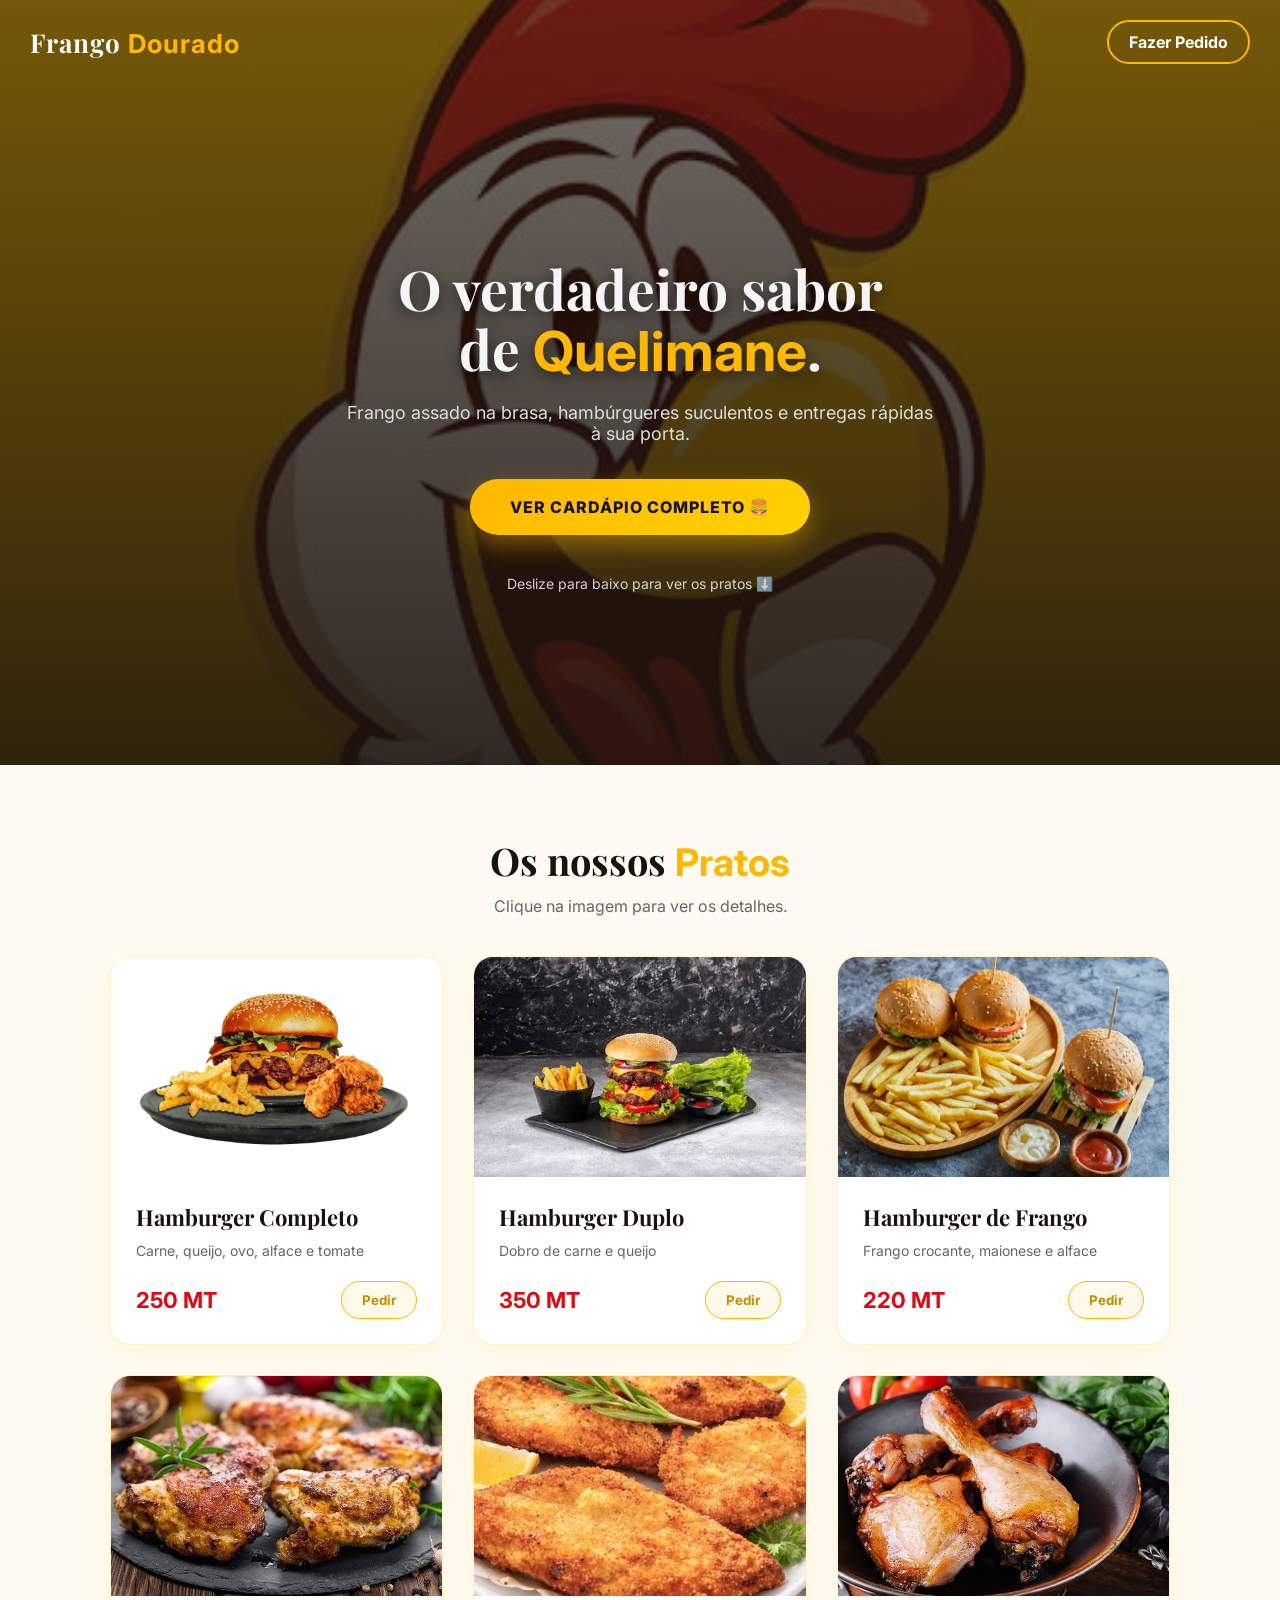
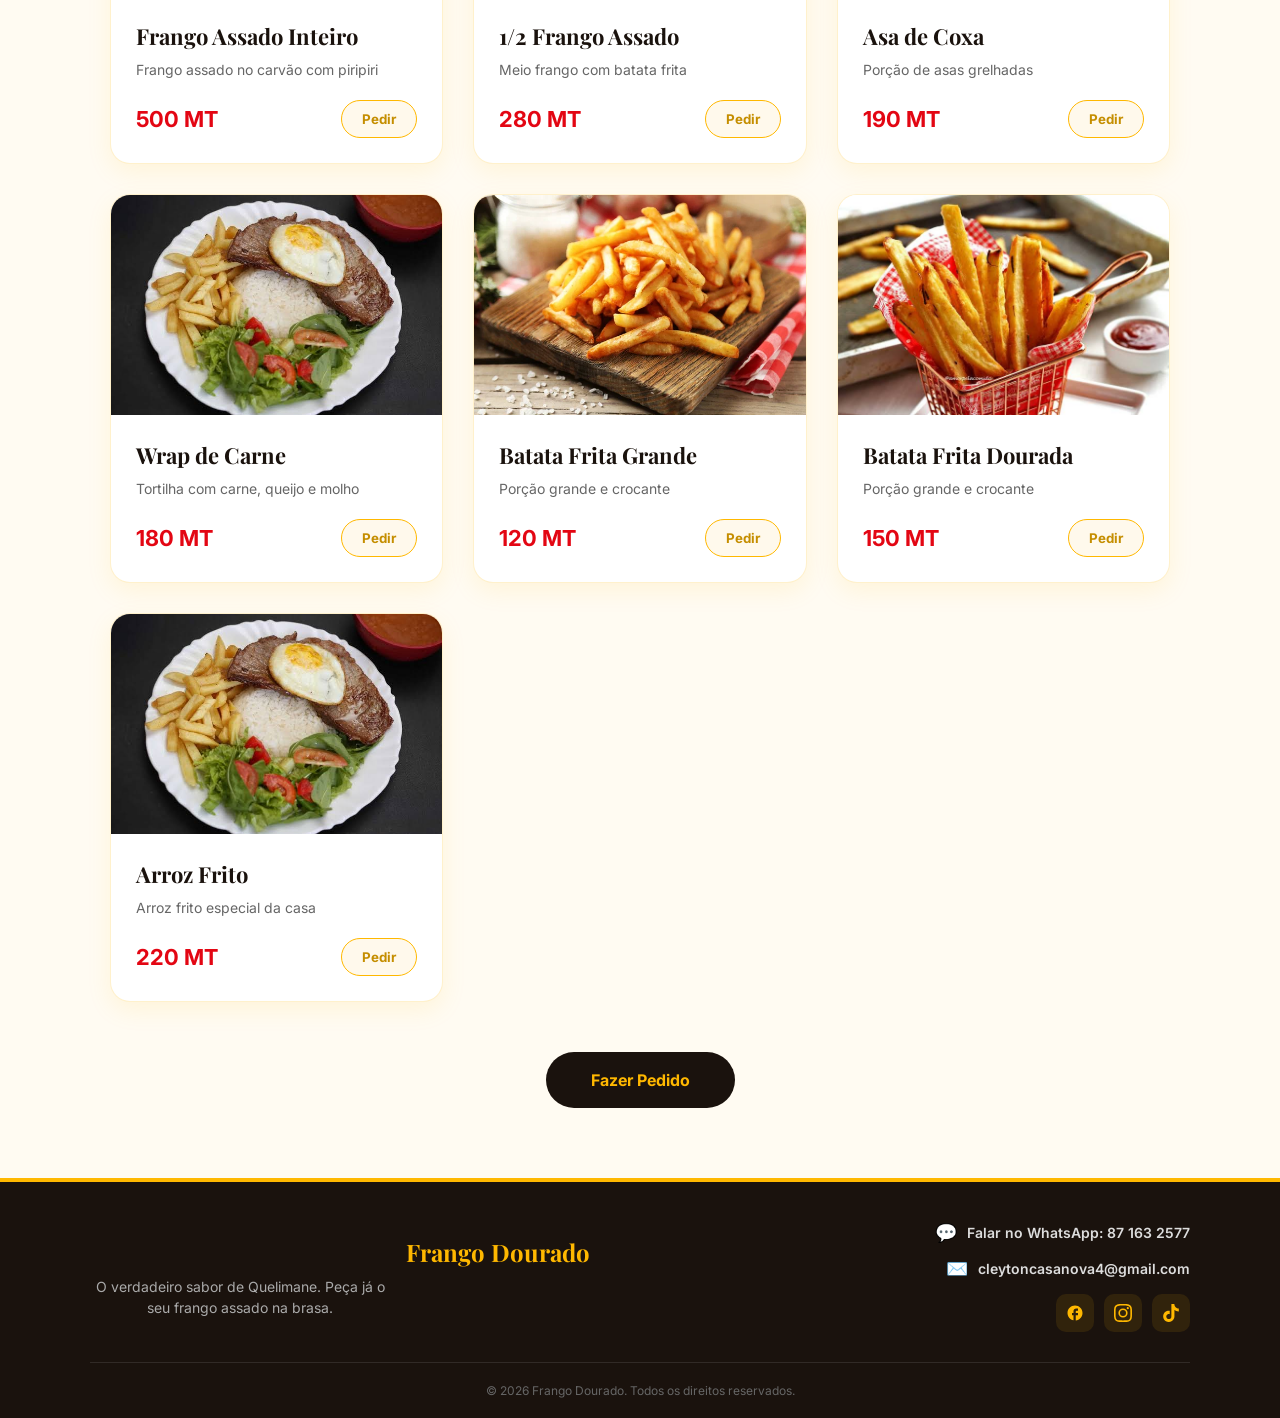
==== commit bc3e6af9: "git add . git commit -m "Atualiza o projeto Frango Dourado " git push" ====
--- a/index.html
+++ b/index.html
@@ -20,10 +20,15 @@
   </header>
 
   <div class="hero-content">
-    <h2>O verdadeiro sabor<br>de <span>Quelimane</span>.</h2>
-    <p>Frango assado na brasa, hambúrgueres suculentos e entregas rápidas à sua porta.</p>
-    <a href="pedido.html" class="btn-hero">Ver Cardápio Completo</a>
+  <h2>O verdadeiro sabor<br>de <span>Quelimane</span>.</h2>
+  <p>Frango assado na brasa, hambúrgueres suculentos e entregas rápidas à sua porta.</p>
+  <a href="pedido.html" class="btn-hero">VER CARDÁPIO COMPLETO 🍔</a>
+  
+  <!-- NOVO AVISO PARA DESLIZAR -->
+  <div style="margin-top: 40px; color: white; font-size: 14px; animation: bounce 2s infinite; opacity: 0.8;">
+    Deslize para baixo para ver os pratos ⬇️
   </div>
+</div>
 </section>
 
 <section class="section-menu">
--- a/css/style.css
+++ b/css/style.css
@@ -183,4 +183,9 @@
   .footer-content { flex-direction: column; text-align: center; }
   .footer-brand p { margin: 0 auto; }
   .footer-contact { align-items: center; }
+}
+@keyframes bounce {
+  0%, 20%, 50%, 80%, 100% { transform: translateY(0); }
+  40% { transform: translateY(-10px); }
+  60% { transform: translateY(-5px); }
 }
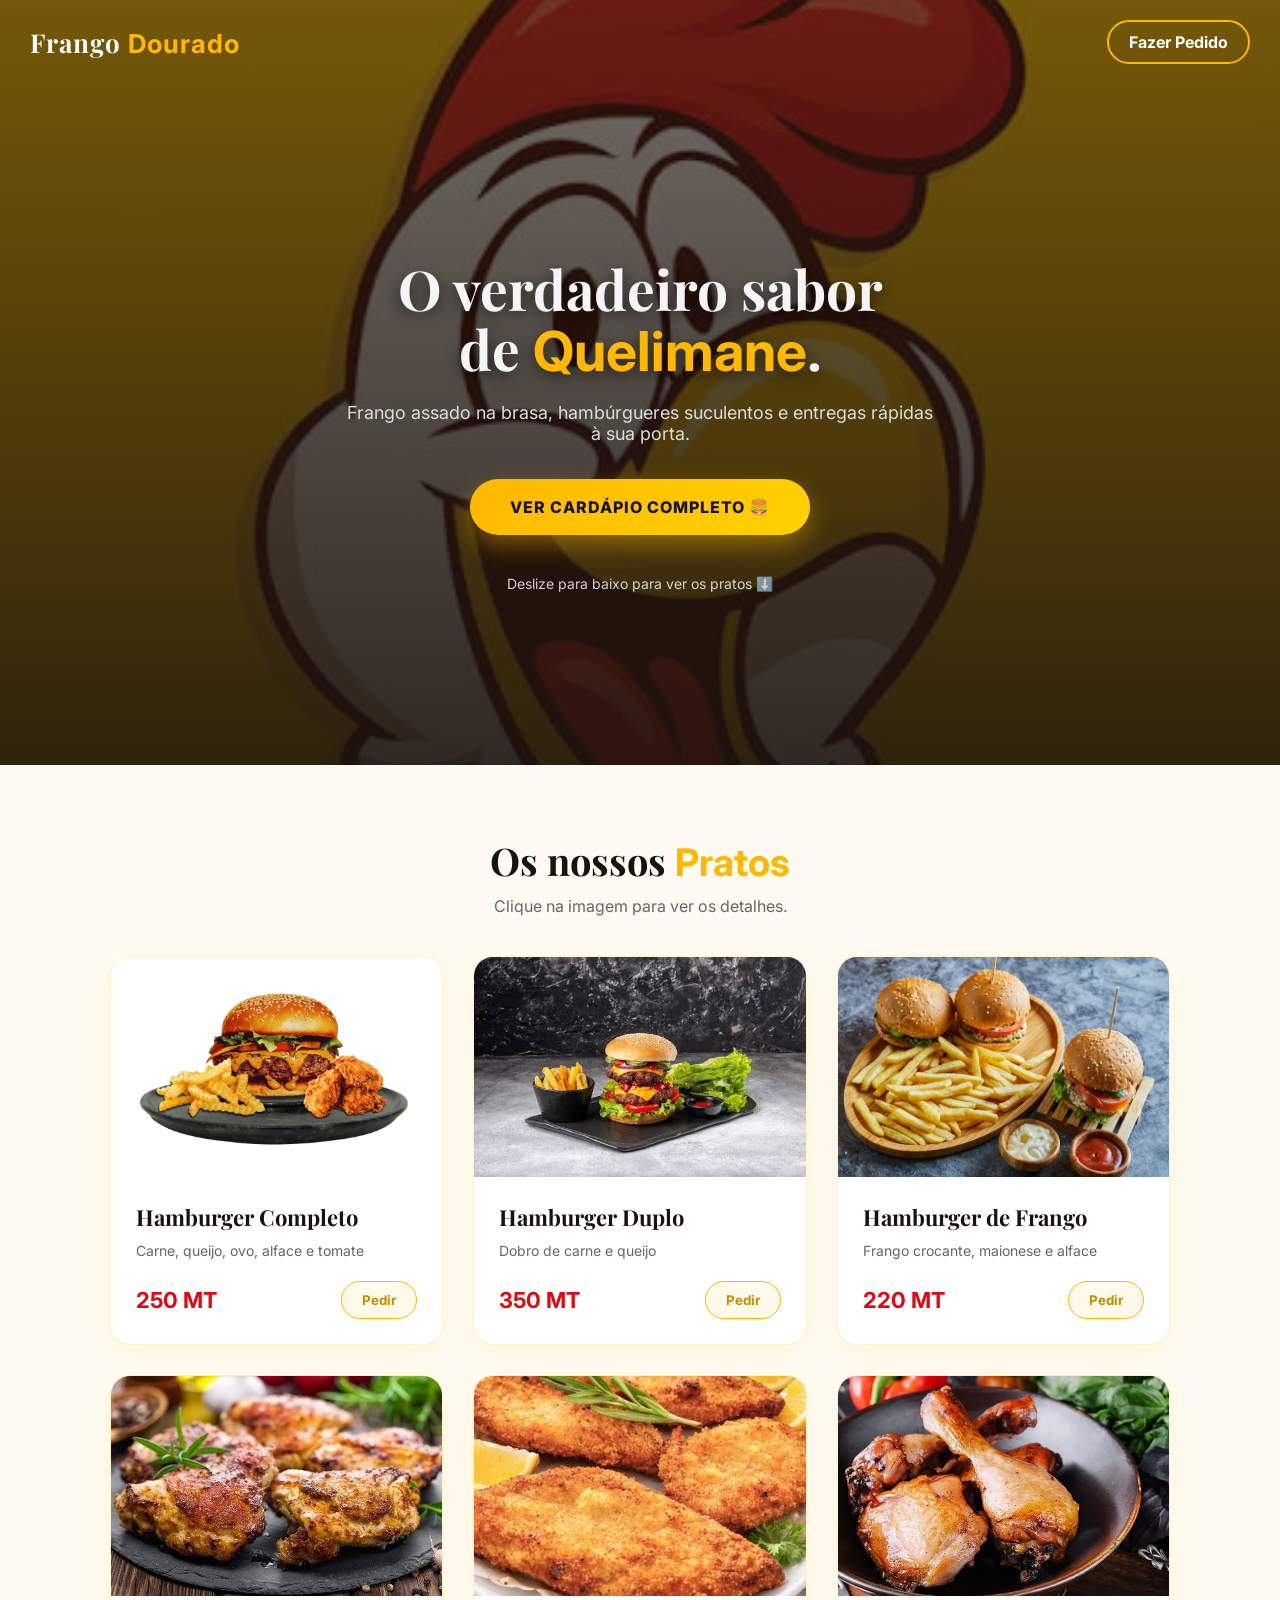
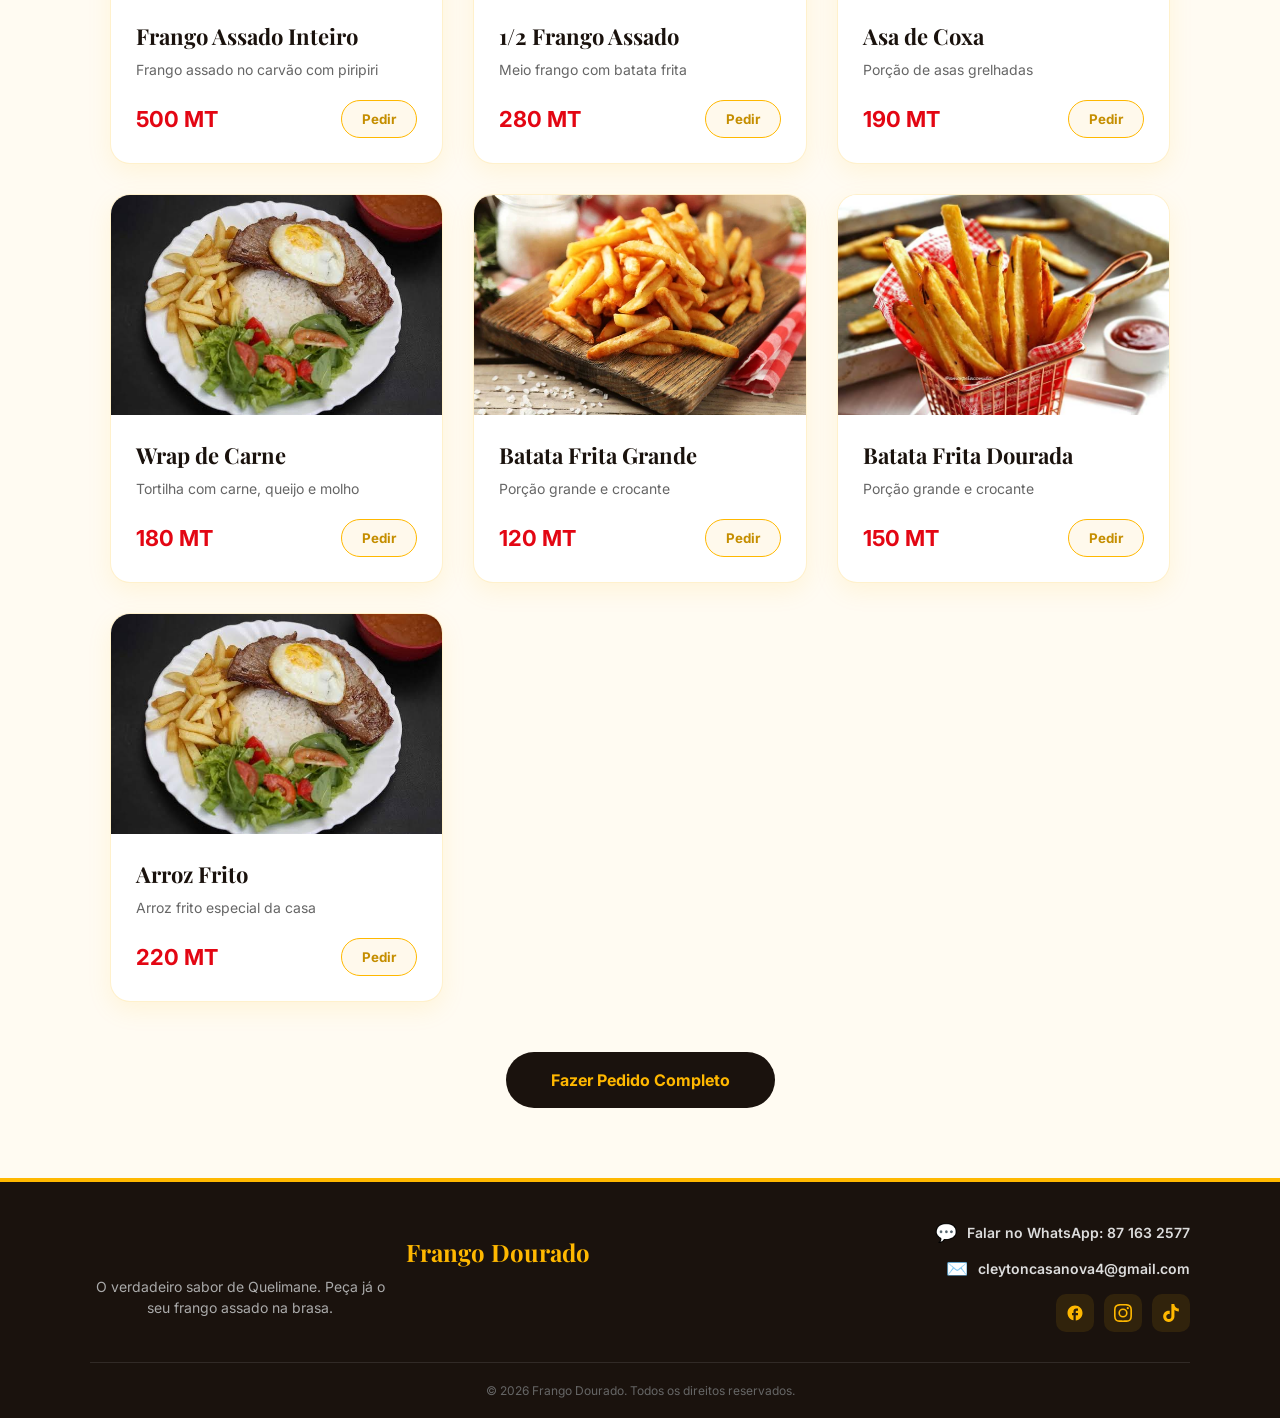
==== commit a2f41365: "git add . git commit -m "Atualiza o projeto" git push" ====
--- a/index.html
+++ b/index.html
@@ -22,7 +22,7 @@
   <div class="hero-content">
   <h2>O verdadeiro sabor<br>de <span>Quelimane</span>.</h2>
   <p>Frango assado na brasa, hambúrgueres suculentos e entregas rápidas à sua porta.</p>
-  <a href="pedido.html" class="btn-hero">VER CARDÁPIO COMPLETO 🍔</a>
+  <a href="#pratos" class="btn-hero">VER CARDÁPIO COMPLETO 🍔</a>
   
   <!-- NOVO AVISO PARA DESLIZAR -->
   <div style="margin-top: 40px; color: white; font-size: 14px; animation: bounce 2s infinite; opacity: 0.8;">
@@ -31,7 +31,7 @@
 </div>
 </section>
 
-<section class="section-menu">
+<section class="section-menu" id="pratos">
   <div class="section-header">
     <h2>Os nossos <span style="color: #FFB800;">Pratos</span></h2>
     <p>Clique na imagem para ver os detalhes.</p>
@@ -40,7 +40,7 @@
   <div class="menu-grid" id="menuDestaque"></div>
   
   <div class="center-btn">
-    <a href="pedido.html" class="btn-primary">Fazer Pedido </a>
+    <a href="pedido.html" class="btn-primary">Fazer Pedido Completo </a>
   </div>
 </section>
 
--- a/css/style.css
+++ b/css/style.css
@@ -9,6 +9,9 @@
   --fundo-creme: #FFFBF2;
 }
 
+html {
+  scroll-behavior: smooth;
+}
 * { box-sizing: border-box; margin: 0; padding: 0; font-family: 'Inter', sans-serif; }
 body { background: var(--fundo-creme); color: var(--escuro); }
 
